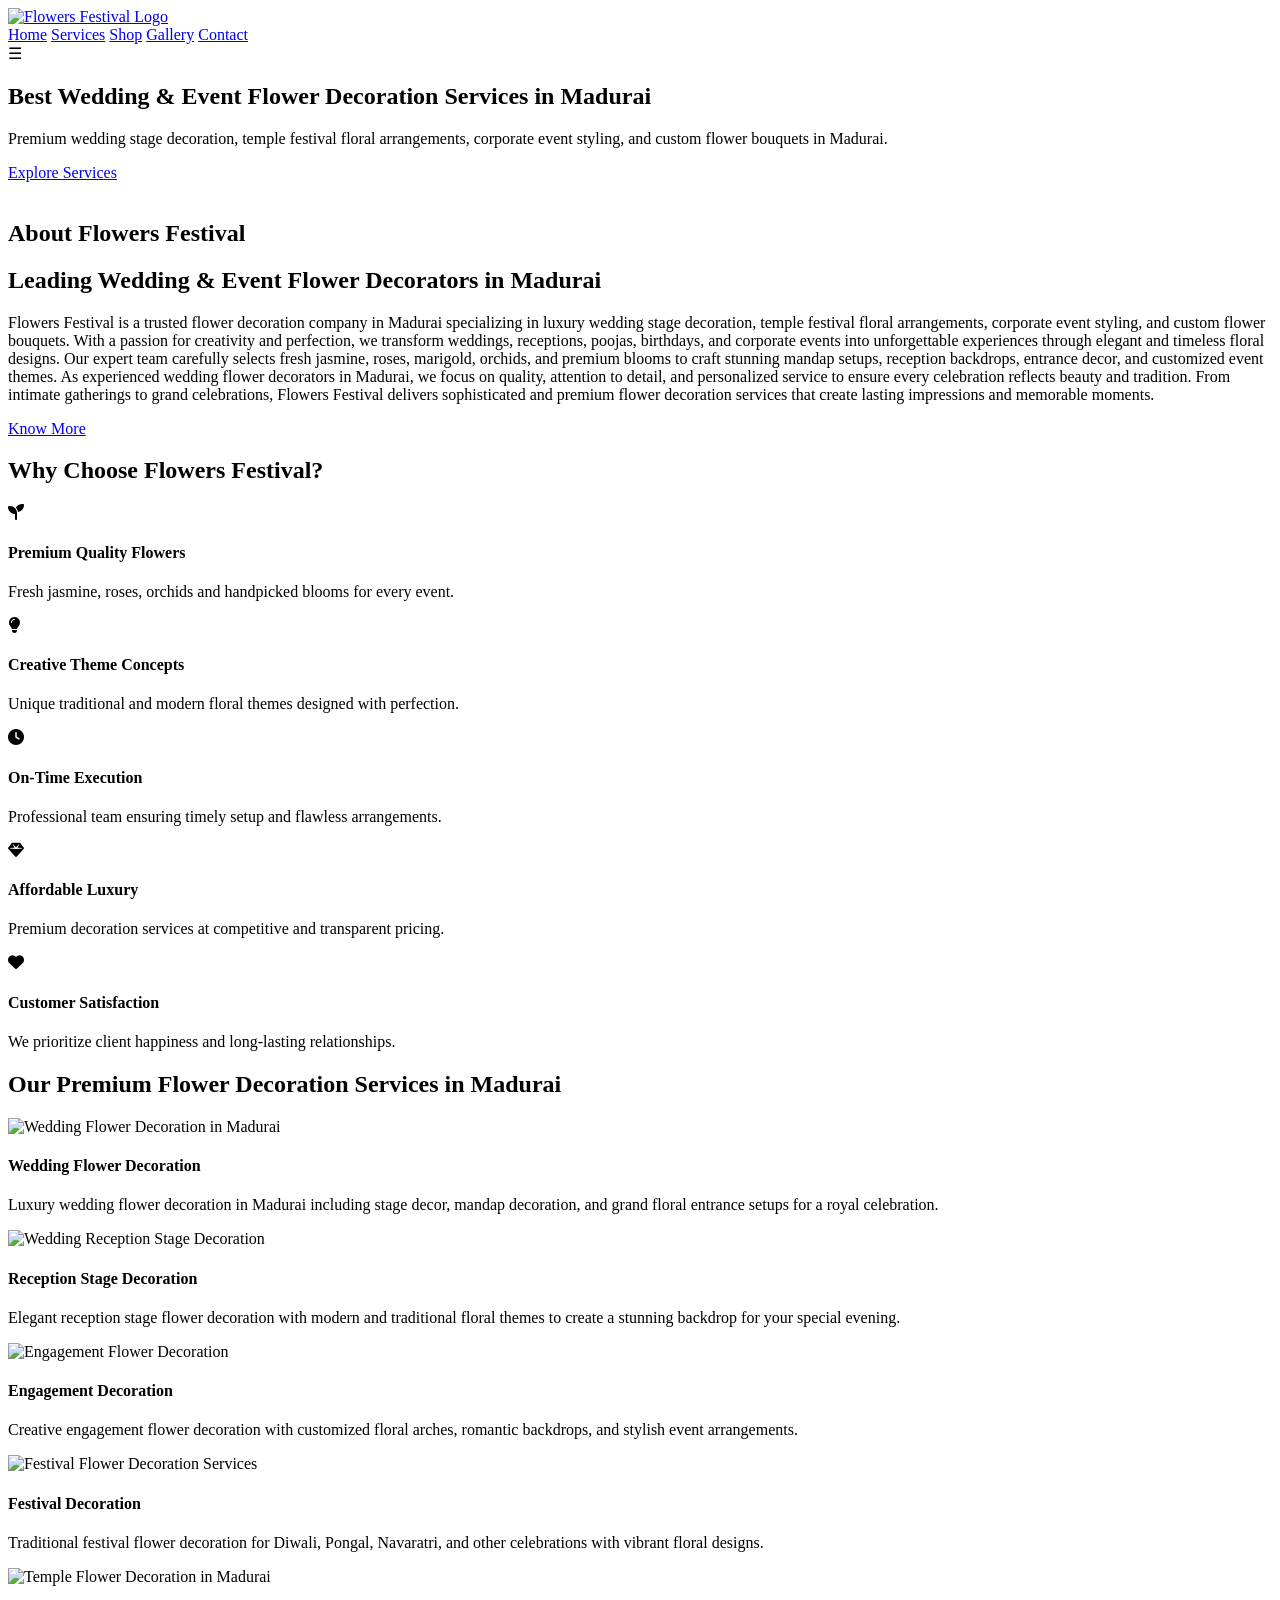
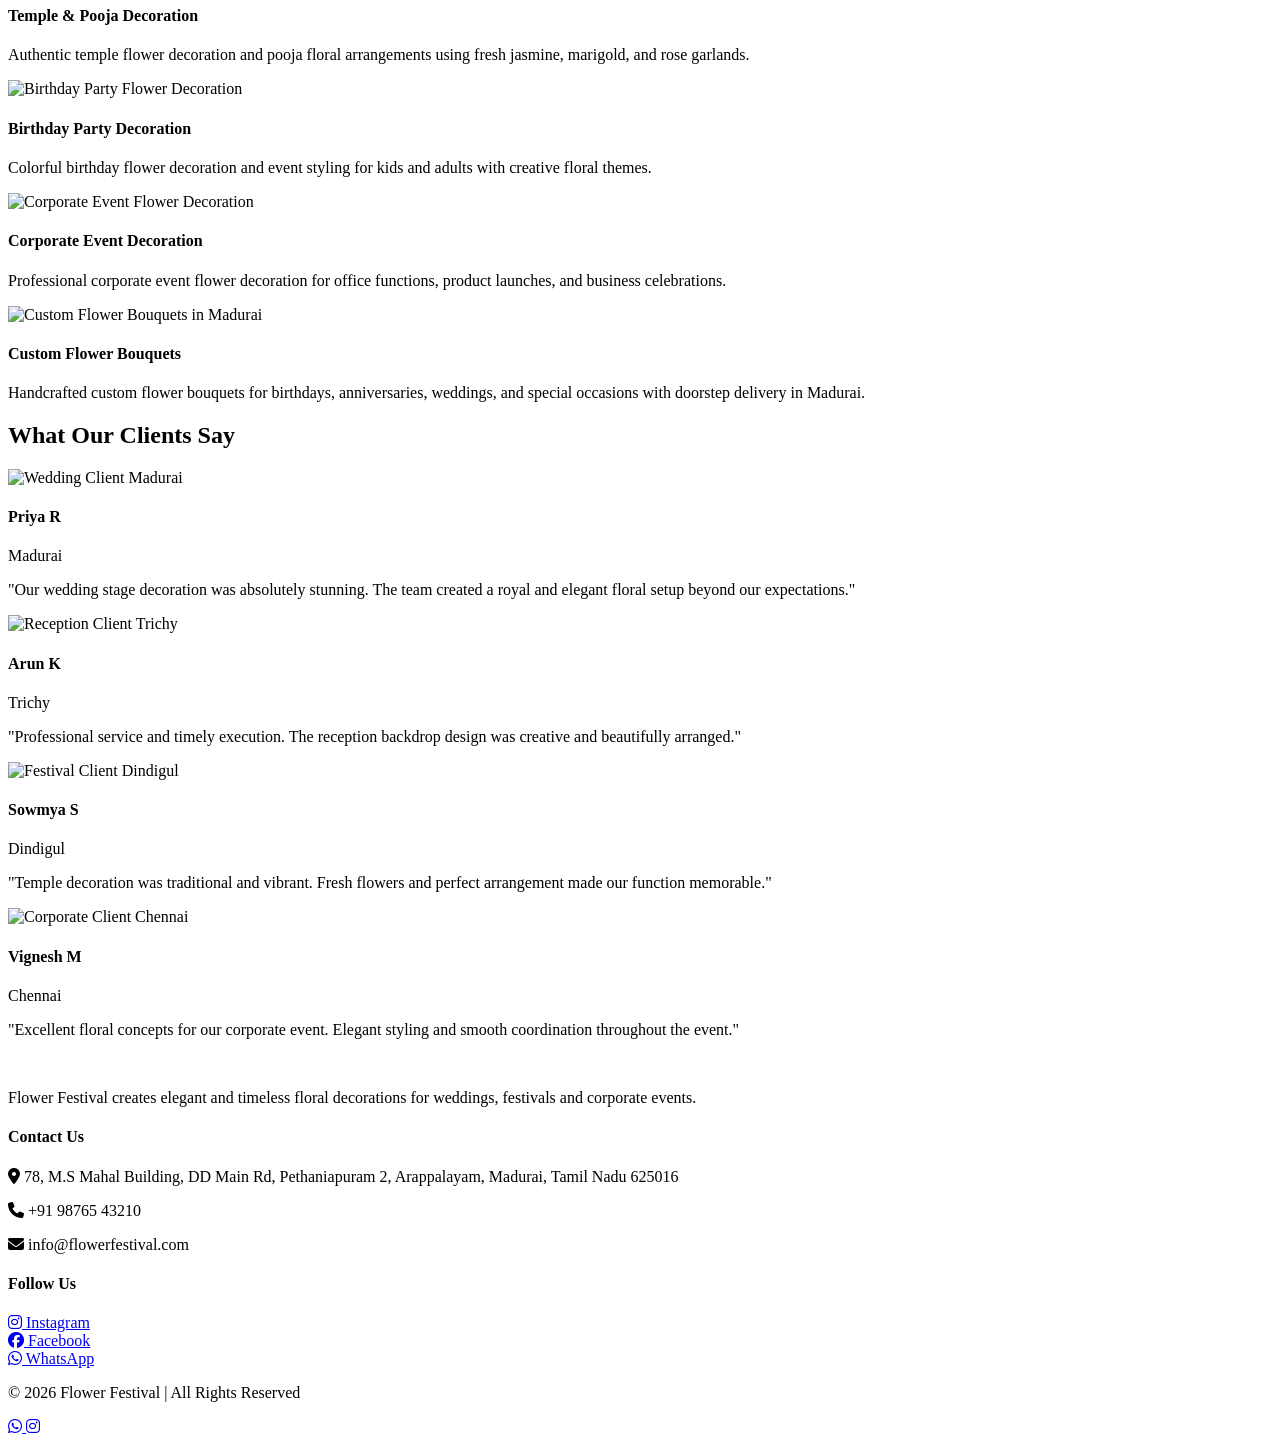
==== index.html @ 4c89a893 "Add files via upload" ====
<!DOCTYPE html>
<html lang="en">
<head>
    <meta charset="UTF-8">
    <meta name="viewport" content="width=device-width, initial-scale=1.0">
    <title>Flower Festival | Wedding Flower Decoration in Madurai | Bouquets & Event Floral Design</title>
    <meta name="description" content="Flower Festival offers wedding flower decoration, event floral design, and fresh flower bouquets in Madurai. Elegant floral arrangements for weddings, parties, and special occasions.">
    <meta name="keywords" content="Flower Decoration Madurai, Wedding Flower Decoration Madurai, Flower Bouquets Madurai, Event Flower Decoration Madurai, Flower Shop Madurai">
    <meta name="author" content="Flower Festival">
    <link rel="stylesheet" href="https://cdnjs.cloudflare.com/ajax/libs/font-awesome/6.5.0/css/all.min.css">
    <link rel="stylesheet" href="FFstyle.css">
</head>
<body>
<header class="main-header">
    <div class="container">
        <div class="logo">
            <a href="index.html">
                <img src="images/Logo 1.png" alt="Flowers Festival Logo">
            </a>
        </div>
        <nav class="nav-links">
            <a href="index.html">Home</a>
            <a href="services.html">Services</a>
            <a href="shop.html">Shop</a>
            <a href="Gallery.html">Gallery</a>
            <a href="contact.html">Contact</a>
        </nav>
        <div class="menu-toggle" onclick="toggleMenu()">
            ☰
        </div>
    </div>
</header>

<!-- HERO -->
<section class="hero-section">
    <div class="hero-content">
        <h1>Best Wedding & Event Flower Decoration Services in Madurai</h1>
        <p>Premium wedding stage decoration, temple festival floral arrangements, corporate event styling, and custom flower bouquets in Madurai.</p>
        <a href="shop.html" class="primary-btn">Explore Services</a>
    </div>
</section>

<!-- ABOUT PREVIEW -->
<section class="about-preview">
    <div class="about-wrapper">
        <div class="about-image">
            <img src="images/AboutHome.png" alt="">
        </div>
        <div class="about-text">
            <h1>About Flowers Festival</h1>
            <h2>Leading Wedding & Event Flower Decorators in Madurai</h2>
            <p>Flowers Festival is a trusted flower decoration company in Madurai specializing in luxury wedding stage decoration, 
                temple festival floral arrangements, corporate event styling, and custom flower bouquets. With a passion for creativity 
                and perfection, we transform weddings, receptions, poojas, birthdays, and corporate events into unforgettable experiences 
                through elegant and timeless floral designs. Our expert team carefully selects fresh jasmine, roses, marigold, orchids, 
                and premium blooms to craft stunning mandap setups, reception backdrops, entrance decor, and customized event themes. 
                As experienced wedding flower decorators in Madurai, we focus on quality, attention to detail, and personalized service 
                to ensure every celebration reflects beauty and tradition. From intimate gatherings to grand celebrations, 
                Flowers Festival delivers sophisticated and premium flower decoration services that create lasting impressions 
                and memorable moments.</p>
            <a href="about.html" class="secondary-btn">Know More</a>
        </div>
    </div>
</section>

<!-- WHY CHOOSE US -->
<section class="why-section">
    <h2>Why Choose Flowers Festival?</h2>

    <div class="why-grid">

        <div class="why-card">
            <i class="fa-solid fa-seedling"></i>
            <h4>Premium Quality Flowers</h4>
            <p>Fresh jasmine, roses, orchids and handpicked blooms for every event.</p>
        </div>

        <div class="why-card">
            <i class="fas fa-lightbulb"></i>
            <h4>Creative Theme Concepts</h4>
            <p>Unique traditional and modern floral themes designed with perfection.</p>
        </div>

        <div class="why-card">
            <i class="fas fa-clock"></i>
            <h4>On-Time Execution</h4>
            <p>Professional team ensuring timely setup and flawless arrangements.</p>
        </div>

        <div class="why-card">
            <i class="fas fa-gem"></i>
            <h4>Affordable Luxury</h4>
            <p>Premium decoration services at competitive and transparent pricing.</p>
        </div>

        <div class="why-card">
            <i class="fas fa-heart"></i>
            <h4>Customer Satisfaction</h4>
            <p>We prioritize client happiness and long-lasting relationships.</p>
        </div>

    </div>
</section>

<!-- SERVICES PREVIEW -->
<section class="services-preview">
    <h2>Our Premium Flower Decoration Services in Madurai</h2>
    <div class="service-grid">

        <div class="service-card">
            <img src="Images/1.png" alt="Wedding Flower Decoration in Madurai">
            <h4>Wedding Flower Decoration</h4>
            <p>Luxury wedding flower decoration in Madurai including stage decor, mandap decoration, and grand floral entrance setups for a royal celebration.</p>
        </div>

        <div class="service-card">
            <img src="Images/2.png" alt="Wedding Reception Stage Decoration">
            <h4>Reception Stage Decoration</h4>
            <p>Elegant reception stage flower decoration with modern and traditional floral themes to create a stunning backdrop for your special evening.</p>
        </div>

        <div class="service-card">
            <img src="Images/3.png" alt="Engagement Flower Decoration">
            <h4>Engagement Decoration</h4>
            <p>Creative engagement flower decoration with customized floral arches, romantic backdrops, and stylish event arrangements.</p>
        </div>

        <div class="service-card">
            <img src="Images/4.png" alt="Festival Flower Decoration Services">
            <h4>Festival Decoration</h4>
            <p>Traditional festival flower decoration for Diwali, Pongal, Navaratri, and other celebrations with vibrant floral designs.</p>
        </div>

        <div class="service-card">
            <img src="Images/5.png" alt="Temple Flower Decoration in Madurai">
            <h4>Temple & Pooja Decoration</h4>
            <p>Authentic temple flower decoration and pooja floral arrangements using fresh jasmine, marigold, and rose garlands.</p>
        </div>

        <div class="service-card">
            <img src="Images/6.png" alt="Birthday Party Flower Decoration">
            <h4>Birthday Party Decoration</h4>
            <p>Colorful birthday flower decoration and event styling for kids and adults with creative floral themes.</p>
        </div>

        <div class="service-card">
            <img src="Images/7.png" alt="Corporate Event Flower Decoration">
            <h4>Corporate Event Decoration</h4>
            <p>Professional corporate event flower decoration for office functions, product launches, and business celebrations.</p>
        </div>

        <div class="service-card">
            <img src="Images/8.png" alt="Custom Flower Bouquets in Madurai">
            <h4>Custom Flower Bouquets</h4>
            <p>Handcrafted custom flower bouquets for birthdays, anniversaries, weddings, and special occasions with doorstep delivery in Madurai.</p>
        </div>

    </div>
</section>

<!-- TESTIMONIALS -->
<section class="testimonial-section">
    <h2>What Our Clients Say</h2>

    <div class="testimonial-grid">

        <div class="testimonial-card">
            <img src="Images/1.png" alt="Wedding Client Madurai">
            <h4>Priya R</h4>
            <span>Madurai</span>
            <p>"Our wedding stage decoration was absolutely stunning. The team created a royal and elegant floral setup beyond our expectations."</p>
        </div>

        <div class="testimonial-card">
            <img src="Images/2.png" alt="Reception Client Trichy">
            <h4>Arun K</h4>
            <span>Trichy</span>
            <p>"Professional service and timely execution. The reception backdrop design was creative and beautifully arranged."</p>
        </div>

        <div class="testimonial-card">
            <img src="Images/3.png" alt="Festival Client Dindigul">
            <h4>Sowmya S</h4>
            <span>Dindigul</span>
            <p>"Temple decoration was traditional and vibrant. Fresh flowers and perfect arrangement made our function memorable."</p>
        </div>

        <div class="testimonial-card">
            <img src="Images/4.png" alt="Corporate Client Chennai">
            <h4>Vignesh M</h4>
            <span>Chennai</span>
            <p>"Excellent floral concepts for our corporate event. Elegant styling and smooth coordination throughout the event."</p>
        </div>

    </div>
</section>
<!-- FOOTER -->
<footer class="main-footer">
    <div class="footer-container">

        <div class="footer-about">
            <img src="images/logo.png" alt="">
            <p>Flower Festival creates elegant and timeless floral decorations for weddings, festivals and corporate events.</p>
        </div>

    <div class="footer-contact">
            <h4>Contact Us</h4>

        <p>
            <i class="fa-solid fa-location-dot"></i>
            78, M.S Mahal Building, DD Main Rd, Pethaniapuram 2, Arappalayam, Madurai, Tamil Nadu 625016
        </p>

        <p>
            <i class="fa-solid fa-phone"></i>
            +91 98765 43210
        </p>

        <p>
            <i class="fa-solid fa-envelope"></i>
            info@flowerfestival.com
        </p>
    </div>

        <div class="footer-social">
             <h4>Follow Us</h4>

        <a href="https://www.instagram.com/flowersfestival_bouquets_shop/">
            <i class="fa-brands fa-instagram"></i> Instagram
        </a><br>

        <a href="#">
            <i class="fa-brands fa-facebook"></i> Facebook
        </a><br>

        <a href="https://web.whatsapp.com/">
            <i class="fa-brands fa-whatsapp"></i> WhatsApp
        </a><br>
        </div>
    </div>
        <div class="footer-bottom">
            <p>© 2026 Flower Festival | All Rights Reserved</p>
        </div>
</footer>
<a href="https://wa.me/919876543210" class="whatsapp-float">
    <i class="fa-brands fa-whatsapp"></i>
</a>
<a href="https://www.instagram.com/flowersfestival_bouquets_shop/" class="instagram-float" target="_blank">
    <i class="fa-brands fa-instagram"></i>
</a>


<script>
function toggleMenu(){
    document.querySelector(".nav-links").classList.toggle("active");
}
</script>

<script>
function toggleMenu(){
    document.querySelector(".nav-links").classList.toggle("active");
}
</script>

</body>
</html>
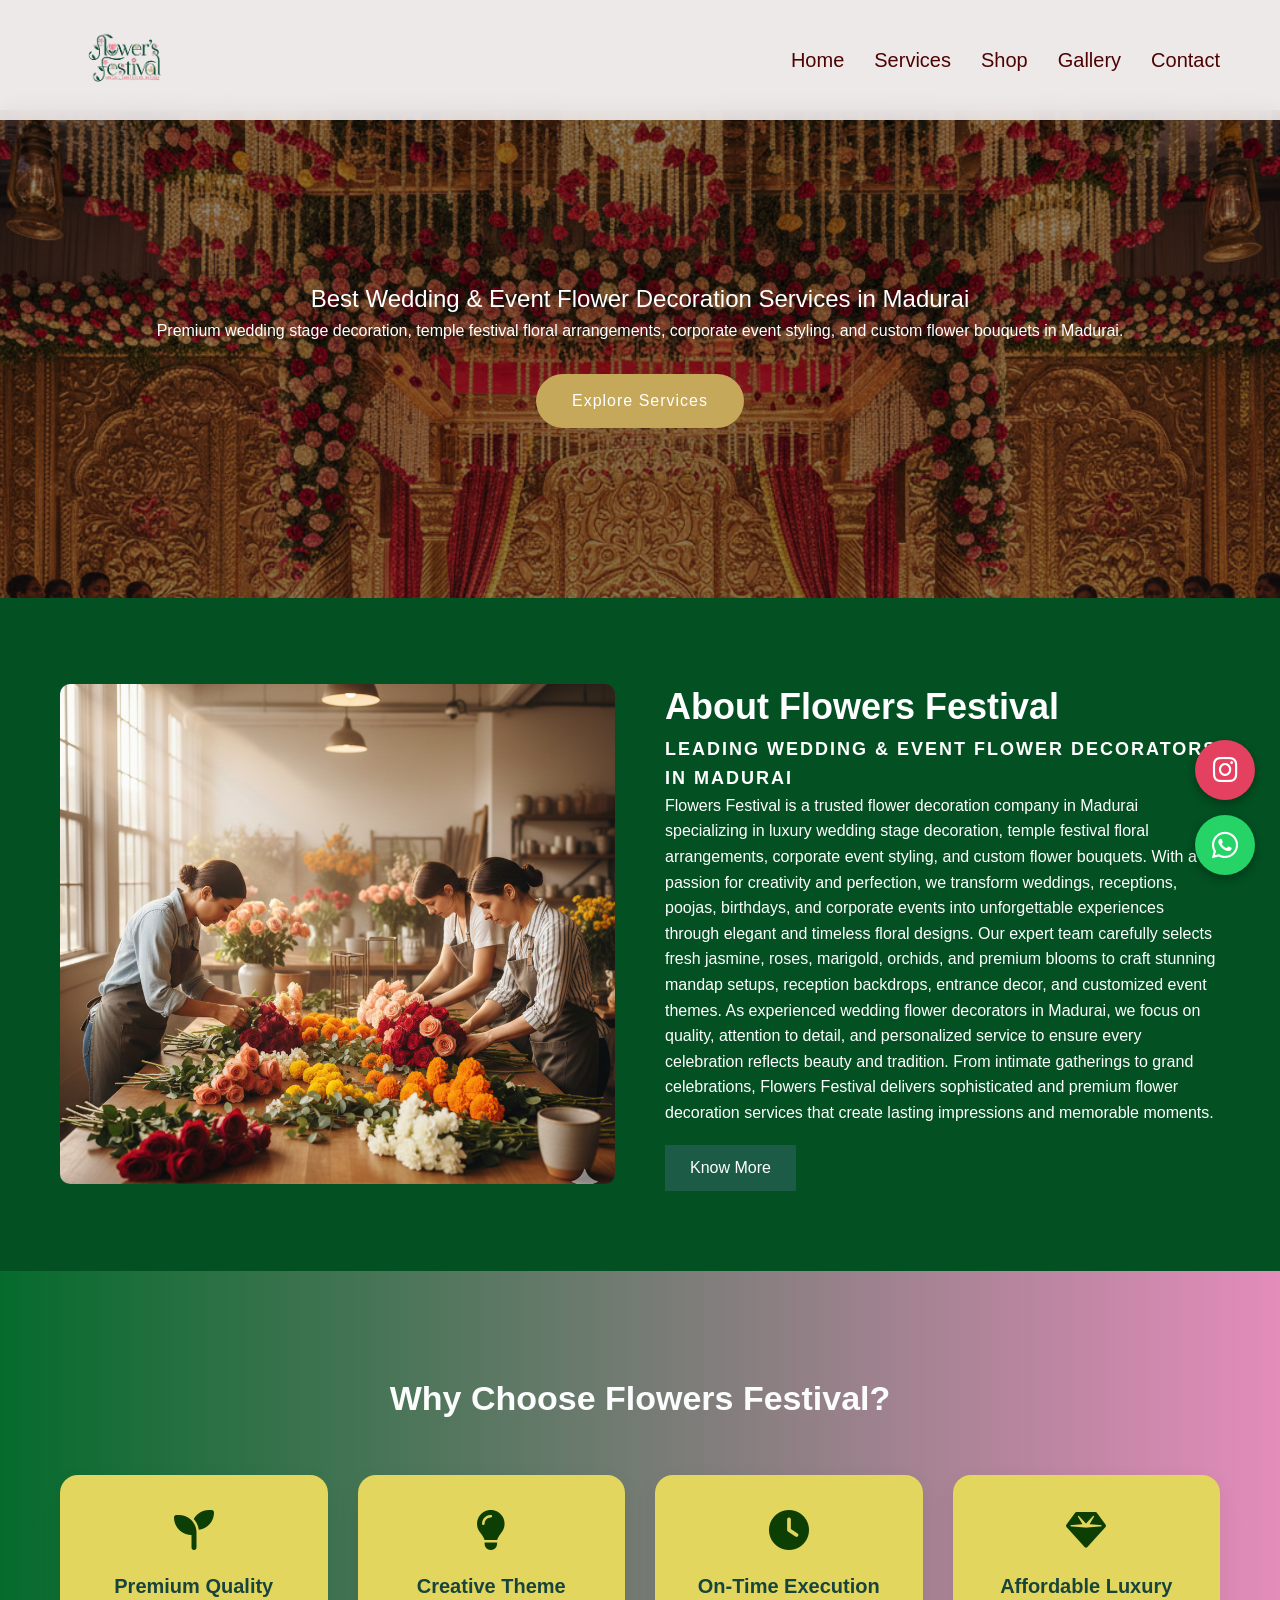
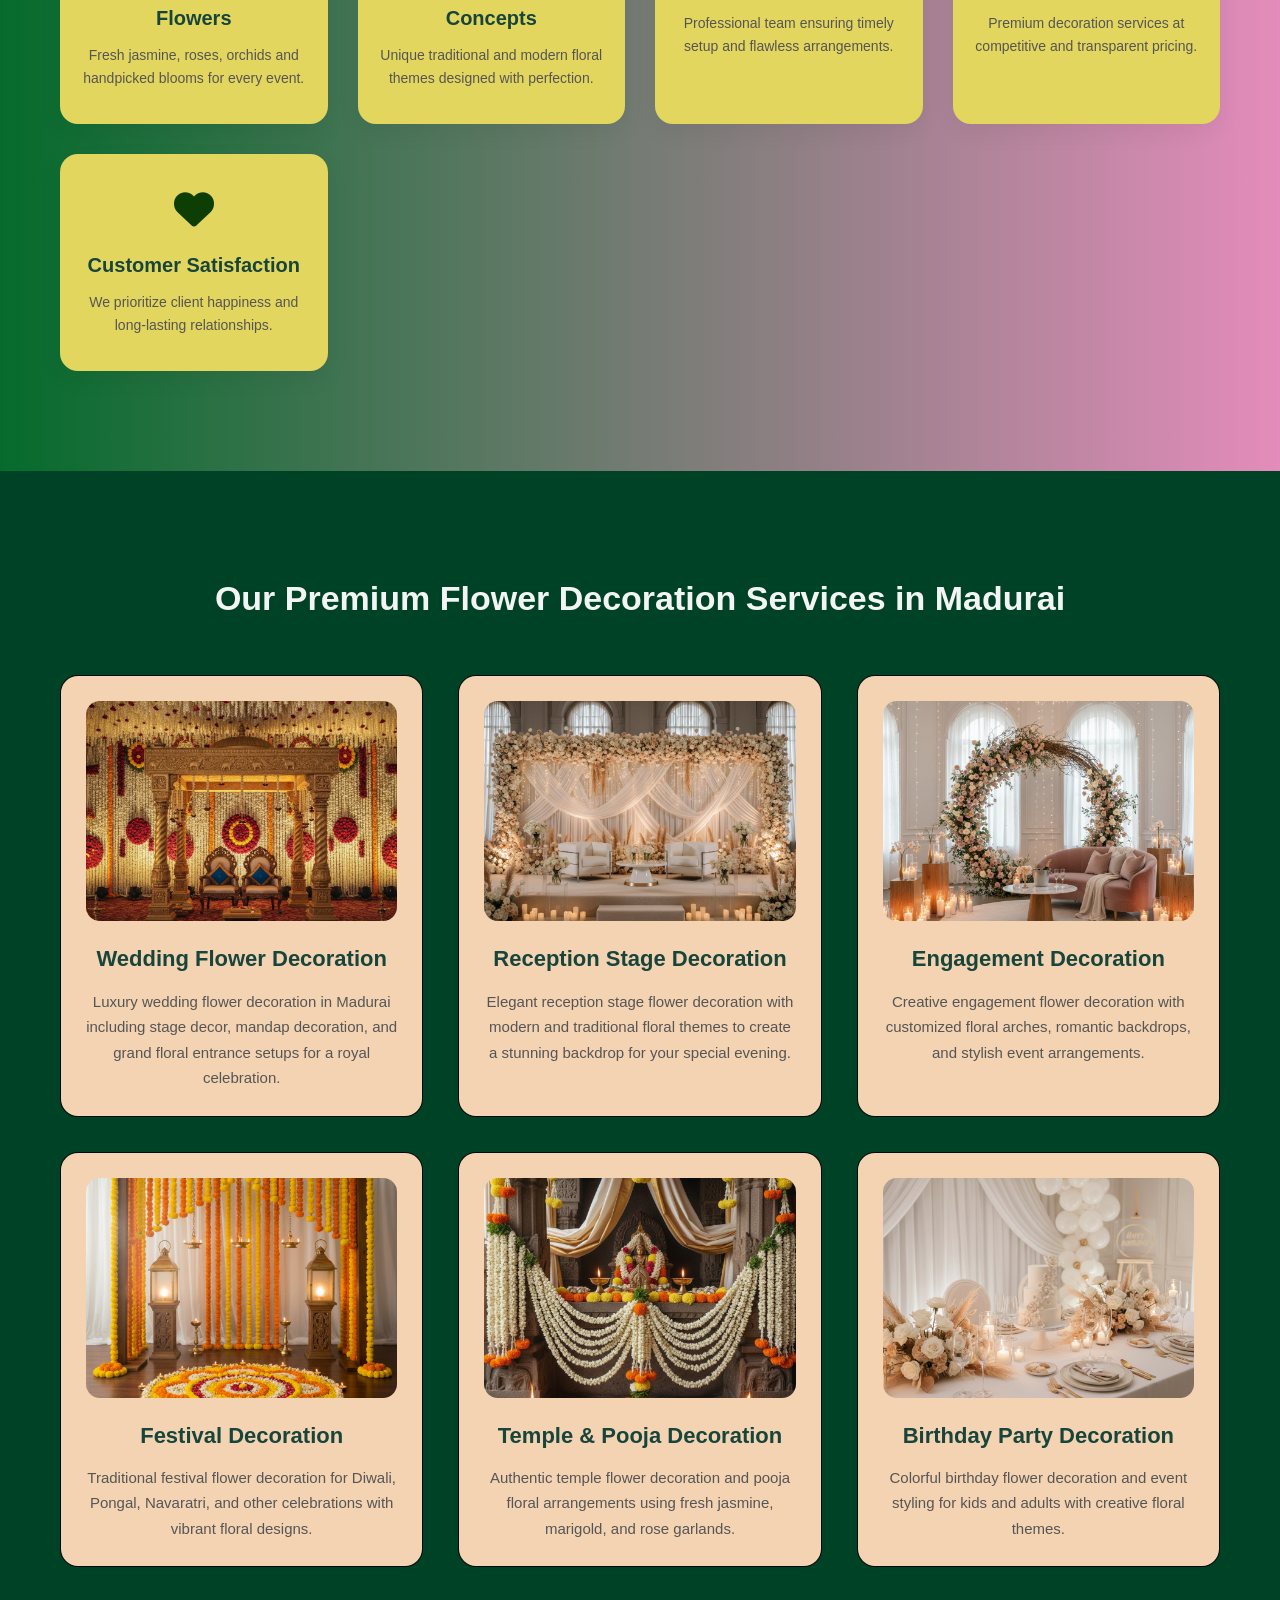
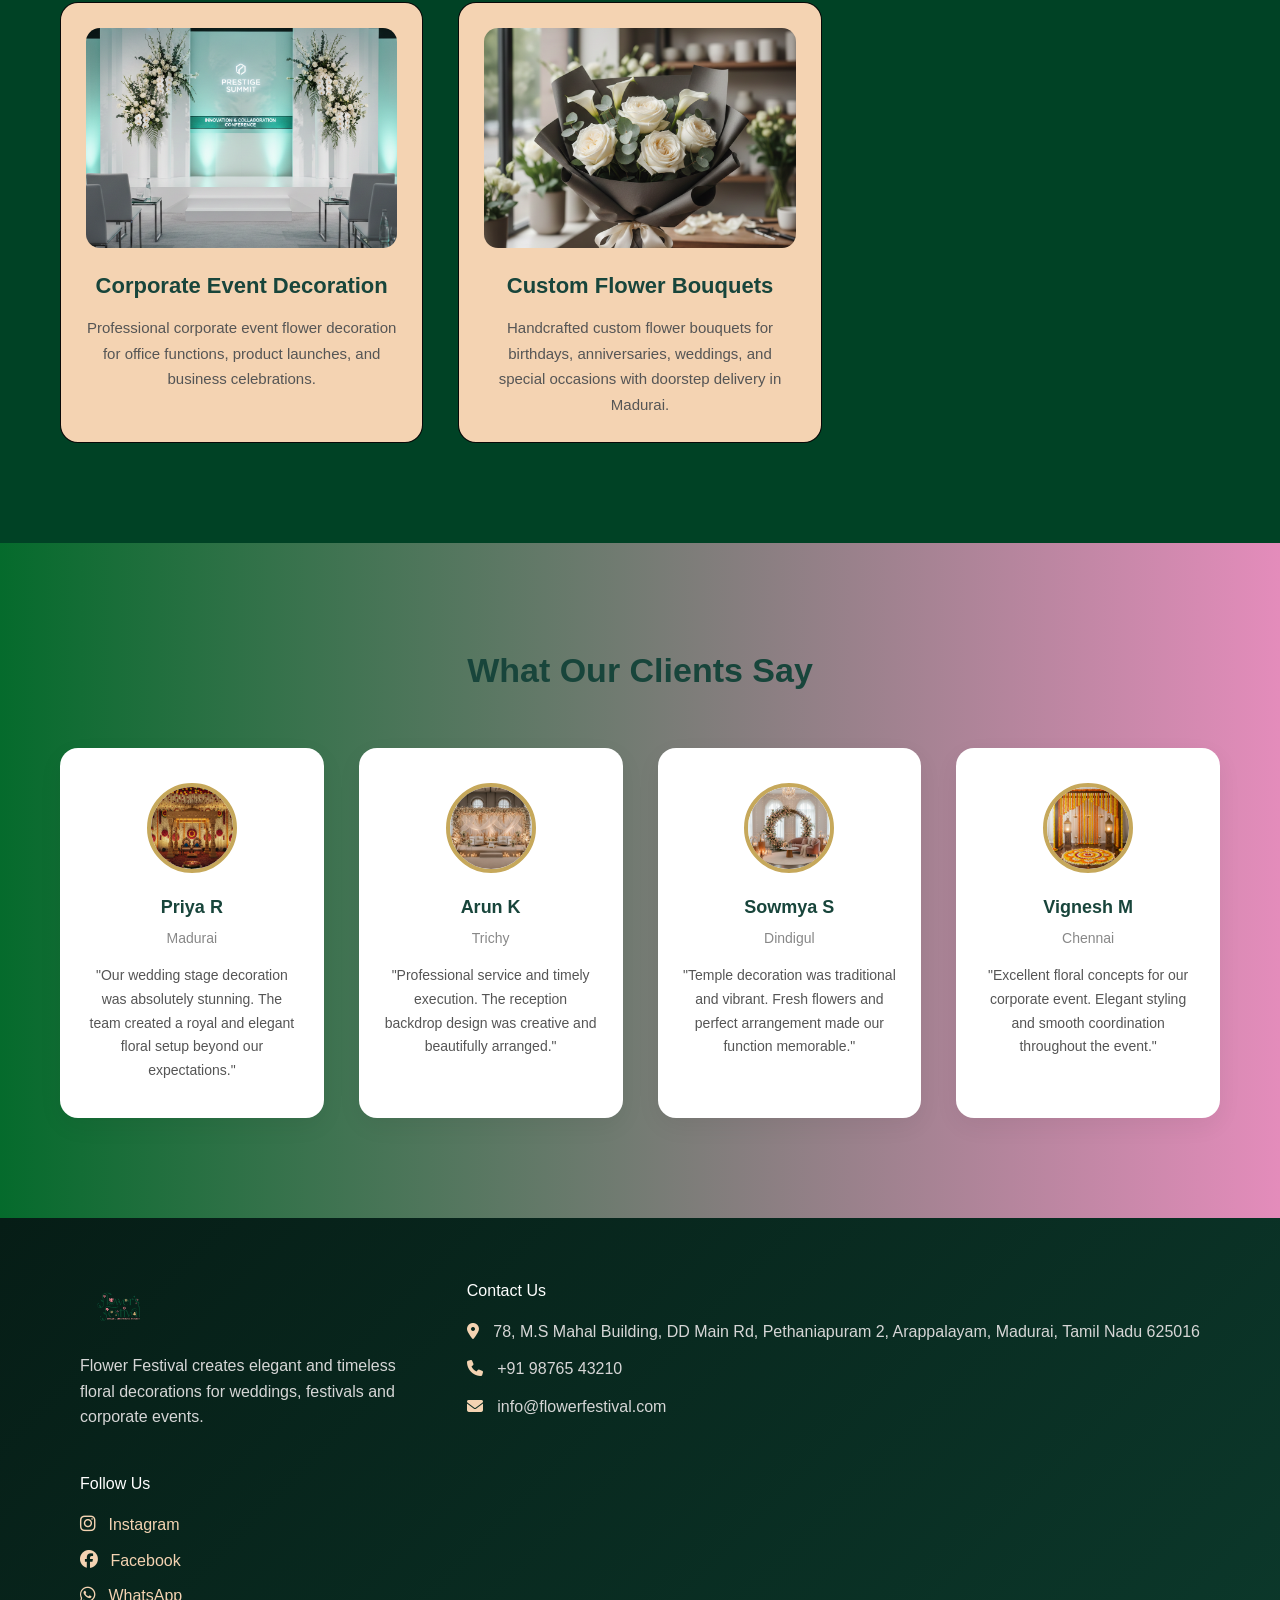
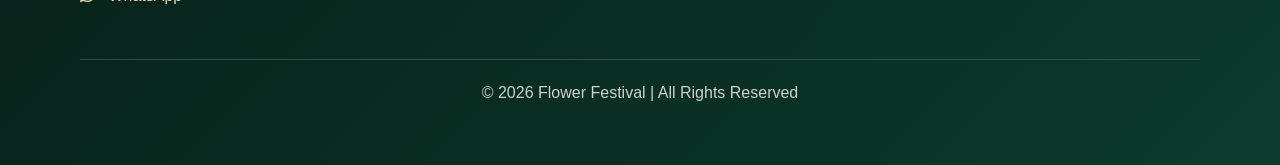
==== commit 62ca4008: "Add files via upload" ====
--- a/index.html
+++ b/index.html
@@ -15,7 +15,7 @@
     <div class="container">
         <div class="logo">
             <a href="index.html">
-                <img src="images/Logo 1.png" alt="Flowers Festival Logo">
+                <img src="Images/Logo 1.png" alt="Flowers Festival Logo">
             </a>
         </div>
         <nav class="nav-links">
@@ -44,7 +44,7 @@
 <section class="about-preview">
     <div class="about-wrapper">
         <div class="about-image">
-            <img src="images/AboutHome.png" alt="">
+            <img src="Images/AboutHome.png" alt="">
         </div>
         <div class="about-text">
             <h1>About Flowers Festival</h1>
@@ -199,7 +199,7 @@
     <div class="footer-container">
 
         <div class="footer-about">
-            <img src="images/logo.png" alt="">
+            <img src="Images/Logo 1.png" alt="">
             <p>Flower Festival creates elegant and timeless floral decorations for weddings, festivals and corporate events.</p>
         </div>
 
@@ -242,6 +242,7 @@
             <p>© 2026 Flower Festival | All Rights Reserved</p>
         </div>
 </footer>
+
 <a href="https://wa.me/919876543210" class="whatsapp-float">
     <i class="fa-brands fa-whatsapp"></i>
 </a>
--- a/FFstyle.css
+++ b/FFstyle.css
@@ -0,0 +1,973 @@
+*{
+    margin:0;
+    padding:0;
+    box-sizing:border-box;
+}
+
+body{
+    font-family: 'Segoe UI', sans-serif;
+    line-height:1.6;
+    padding-top:110px;
+}
+
+img{
+    max-width:100%;
+    display:block;
+}
+
+h1,h2,h3,h4{
+    font-weight:normal;
+}
+
+/* HEADER */
+.main-header{
+    position:fixed;
+    width:100%;
+    top:0;
+    left:0;
+    background:rgba(236, 231, 231, 0.915);
+    backdrop-filter: blur(10px);
+    padding:10px 60px;
+    z-index:1000;
+}
+
+.container{
+    display:flex;
+    justify-content:space-between;
+    align-items:center;
+}
+
+.logo a{
+    color:white;
+    font-size:22px;
+    text-decoration:none;
+    font-weight:500;
+    letter-spacing:1px;
+}
+
+.logo img{
+    height:100px;
+    width:auto;
+    display:block;
+}
+
+.nav-links{
+    display:flex;
+    gap:30px;
+}
+
+.nav-links a{
+    color:rgb(78, 3, 3);
+    text-decoration:none;
+    font-family: Geneva, Verdana, sans-serif;
+    font-size:20px;
+    transition:0.3s;
+}
+
+.nav-links a:hover{
+    color:#070707;
+}
+
+/* MOBILE MENU ICON */
+.menu-toggle{
+    display:none;
+    font-size:28px;
+    color:white;
+    cursor:pointer;
+}
+
+/* HERO */
+.hero-section{
+    text-align:center;
+    padding:170px 20px;
+    background-image: url("Images/Herhome.png");
+    background-size: cover;
+    background-position: center;
+    background-repeat: no-repeat;
+    position: relative;
+    color: white;
+    overflow: hidden;
+}
+
+.hero-section::before{
+    content: "";
+    position: absolute;
+    top:0;
+    left:0;
+    width:100%;
+    height:100%;
+    background: rgba(0, 0, 0, 0.45);
+    z-index: 1;
+}
+
+.hero-section *{
+    position: relative;
+    z-index: 2;
+}
+
+.primary-btn{
+    display:inline-block;
+    margin-top:30px;
+    padding:14px 36px;
+    background:#c6a85b;
+    color:white;
+    text-decoration:none;
+    border-radius:30px;
+    letter-spacing:1px;
+    font-weight:500;
+    transition:all 0.4s ease;
+}
+
+.primary-btn:hover{
+    background:#a8893f;
+    transform:translateY(-3px);
+    box-shadow:0 10px 25px rgba(0,0,0,0.3);
+}
+
+/* ABOUT */
+.about-preview{
+    padding:80px 60px;
+    background:#035022;
+    color:white;
+}
+
+.about-wrapper{
+    display:flex;
+    gap:50px;
+    align-items:center;
+}
+
+.about-image{
+    flex:1;
+}
+
+.about-text{
+    flex:1;
+    font-family: Calibri, 'Trebuchet MS', sans-serif;
+}
+
+.about-text h1{
+    font-size:36px;
+    font-weight:600;
+}
+
+.about-text h2{
+    font-size:18px;
+    font-weight:700;
+    text-transform:uppercase;
+    letter-spacing:2px;
+}
+
+.about-image img{
+    width:100%;
+    height:500px;
+    object-fit:cover;
+    border-radius:10px;
+}
+
+.secondary-btn{
+    display:inline-block;
+    margin-top:20px;
+    padding:10px 25px;
+    background:#1c5c47;
+    color:white;
+    text-decoration:none;
+}
+
+/* SERVICES */
+.services-preview{
+    padding:100px 60px;
+    text-align:center;
+    background:#004225;   /* Soft luxury background */
+}
+
+.services-preview h2{
+    font-size:34px;
+    font-weight:700;
+    margin-bottom:20px;
+    color:#f3f5f5;
+}
+
+.service-grid{
+    display:grid;
+    grid-template-columns:repeat(auto-fit, minmax(280px, 1fr));
+    gap:35px;
+    margin-top:50px;
+}
+
+.service-card{
+    border:1px solid rgba(7, 7, 7, 0.993);
+    padding:25px;
+    border-radius:18px;
+    transition:all 0.4s ease;
+    background-color: #f4d3b2;
+}
+
+.service-card img{
+    width:100%;
+    height:220px;
+    object-fit:cover;
+    border-radius:14px;
+    margin-bottom:20px;
+}
+
+.service-card h4{
+    font-size:22px;
+    font-weight:600;
+    margin-bottom:12px;
+    color:#18453b;
+}
+
+.service-card p{
+    font-size:15px;
+    line-height:1.7;
+    color:#555;
+}
+
+.service-card:hover{
+    transform:translateY(-12px) scale(1.02);
+    box-shadow:0 20px 45px #ffc0cb;
+}
+
+/* WHY */
+.why-section{
+    padding:100px 60px;
+    text-align:center;
+    background: linear-gradient(to right, #056b2c, #e48cbb);
+}
+
+.why-section h2{
+    font-size:34px;
+    font-weight:700;
+    margin-bottom:50px;
+    color:#fbfdfc;
+}
+
+.why-grid{
+    display:grid;
+    grid-template-columns:repeat(auto-fit, minmax(220px, 1fr));
+    gap:30px;
+}
+
+.why-card{
+    background:rgb(227, 214, 95);
+    padding:35px 20px;
+    border-radius:18px;
+    box-shadow:0 8px 25px rgba(0,0,0,0.06);
+    transition:all 0.4s ease;
+}
+
+.why-card i{
+    font-size:40px;
+    color:#0d3e04;
+    display:block;
+    margin-bottom:20px;
+}
+
+.why-card h4{
+    font-size:20px;
+    font-weight:600;
+    margin-bottom:10px;
+    color:#18453b;
+}
+
+.why-card p{
+    font-size:14px;
+    color:#555;
+    line-height:1.6;
+}
+
+.why-card:hover{
+    transform:translateY(-10px);
+    box-shadow:0 15px 40px rgba(9, 2, 58, 0.923);
+}
+
+/* TESTIMONIAL SECTION */
+.testimonial-section{
+    padding:100px 60px;
+    text-align:center;
+    background: linear-gradient(to right, #056b2c, #e48cbb);
+}
+
+.testimonial-section h2{
+    font-size:34px;
+    font-weight:700;
+    margin-bottom:50px;
+    color:#18453b;
+}
+
+.testimonial-grid{
+    display:grid;
+    grid-template-columns:repeat(auto-fit, minmax(250px, 1fr));
+    gap:35px;
+}
+
+.testimonial-card{
+    background:white;
+    padding:35px 25px;
+    border-radius:18px;
+    box-shadow:0 8px 25px rgba(0,0,0,0.06);
+    transition:all 0.4s ease;
+}
+
+.testimonial-card img{
+    width:90px;
+    height:90px;
+    border-radius:50%;
+    object-fit:cover;
+    margin:0 auto 20px auto;   /* THIS centers the image */
+    display:block;             /* Important */
+    border:4px solid #c6a85b;
+}
+
+.testimonial-card h4{
+    font-size:18px;
+    font-weight:600;
+    margin-bottom:5px;
+    color:#18453b;
+}
+
+.testimonial-card span{
+    display:block;
+    font-size:14px;
+    color:#888;
+    margin-bottom:15px;
+}
+
+.testimonial-card p{
+    font-size:14px;
+    color:#555;
+    line-height:1.7;
+}
+
+.testimonial-card:hover{
+    transform:translateY(-10px);
+    box-shadow:0 15px 40px rgba(0,0,0,0.12);
+}
+
+/* FOOTER */
+.main-footer{
+    background: linear-gradient(135deg,#061d16,#0c3a2c);
+    padding:60px 80px;
+    color:#ffffff;
+}
+
+.footer-container{
+    display:flex;
+    justify-content:space-between;
+    gap:40px;
+    flex-wrap:wrap;
+}
+
+/* About */
+.footer-about{
+    max-width:320px;
+}
+
+.footer-about img{
+    height:60px;
+    margin-bottom:15px;
+}
+
+.footer-about p{
+    line-height:1.6;
+    color:#d6d6d6;
+}
+
+/* Contact */
+.footer-contact h4,
+.footer-social h4{
+    margin-bottom:15px;
+}
+
+.footer-contact p{
+    margin-bottom:10px;
+    color:#d6d6d6;
+}
+
+.footer-contact p{
+    margin-bottom:12px;
+    line-height:1.6;
+}
+
+.footer-contact i{
+    margin-right:10px;
+    color:#f4d3b2;
+    font-size:16px;
+}
+
+/* Social Links */
+.footer-social a{
+    display:inline-block;
+    margin-bottom:8px;
+    color:#f4d3b2;
+    text-decoration:none;
+    transition:0.3s;
+}
+
+.footer-social a:hover{
+    color:#ffffff;
+    padding-left:5px;
+}
+
+/* Bottom */
+.footer-bottom{
+    text-align:center;
+    margin-top:40px;
+    border-top:1px solid #2f4f46;
+    padding-top:20px;
+    color:#cfcfcf;
+}
+
+.footer-social a{
+    color:#f4d3b2;
+    text-decoration:none;
+    display:inline-block;
+    margin-bottom:10px;
+    font-size:16px;
+}
+
+.footer-social i{
+    margin-right:8px;
+    font-size:18px;
+}
+
+.whatsapp-float{
+    position:fixed;
+    bottom:25px;
+    right:25px;
+    background:#25D366;
+    color:white;
+    width:60px;
+    height:60px;
+    border-radius:50%;
+    display:flex;
+    justify-content:center;
+    align-items:center;
+    font-size:30px;
+    text-decoration:none;
+    box-shadow:0 4px 10px rgba(0,0,0,0.3);
+    z-index:1000;
+}
+
+.whatsapp-float:hover{
+    background:#1ebe5d;
+}
+
+.instagram-float{
+    position:fixed;
+    bottom:100px;
+    right:25px;
+    background:#E4405F;
+    color:white;
+    width:60px;
+    height:60px;
+    border-radius:50%;
+    display:flex;
+    justify-content:center;
+    align-items:center;
+    font-size:28px;
+    text-decoration:none;
+    box-shadow:0 4px 10px rgba(0,0,0,0.3);
+    z-index:1000;
+}
+
+.instagram-float:hover{
+    background:#c13584;
+}
+
+.shop-page{
+    padding:120px 20px 60px;
+    text-align:center;
+    max-width:1200px;
+    margin:auto;
+}
+
+.bouquet-grid{
+    display:grid;
+    grid-template-columns:repeat(auto-fit,minmax(250px,1fr));
+    gap:25px;
+    margin-top:40px;
+}
+
+.bouquet-card{
+    background:#1b1b1b;
+    border-radius:12px;
+    overflow:hidden;
+    transition:0.3s;
+    color: white;
+}
+
+.bouquet-card img{
+    width:100%;
+    height:220px;
+    object-fit:cover;
+}
+
+.bouquet-card h3{
+    margin-top:15px;
+}
+
+.bouquet-card p{
+    padding:0 15px;
+    font-size:14px;
+}
+
+.bouquet-card a{
+    display:inline-block;
+    margin:15px 0 20px;
+    padding:10px 18px;
+    background:#0b6c2b;
+    color:rgb(251, 250, 251);
+    text-decoration:none;
+    border-radius:6px;
+}
+
+.bouquet-card:hover{
+transform:translateY(-8px);
+box-shadow:0 4px 12px rgba(14, 14, 14, 0.949);
+}
+
+/* Container and Typography */
+.services {
+    background: linear-gradient(180deg, #fff5f5, #fdeaea);
+    padding: 60px 20px;
+    border-top: 1px solid #f3d6d6;
+}
+
+.service-title {
+    text-align: center;
+    font-family: 'Playfair Display', serif;
+    font-size: 42px;
+    color: #7a1f2c;
+    margin-bottom: 40px;
+}
+
+.service-title::after {
+    content: "";
+    display: block;
+    width: 80px;
+    height: 3px;
+    background: #c94f5c;
+    margin: 15px auto;
+    border-radius: 3px;
+}
+
+/* Row Styling */
+.service-row {
+    display: flex;
+    flex-direction: row; /* Default: Image left, Text right */
+    align-items: center;
+    gap: 40px;
+    margin: 0 auto 60px auto;
+    max-width: 1100px;
+    background: #ffffff;
+    padding: 30px;
+    border-radius: 16px;
+    box-shadow: 0 10px 30px rgba(0,0,0,0.06);
+    transition: transform 0.3s ease;
+}
+
+.service-row:hover {
+    transform: translateY(-5px);
+}
+
+/* Automatic Alternating Layout */
+.service-row:nth-child(even) {
+    flex-direction: row-reverse;
+    background: #fffafa;
+}
+
+.service-image, .service-text {
+    flex: 1;
+}
+
+.service-image img {
+    width: 100%;
+    height: 350px;
+    object-fit: cover;
+    border-radius: 12px;
+    box-shadow: 0 8px 25px rgba(0,0,0,0.1);
+    transition: 0.5s ease;
+}
+
+.service-row:hover img {
+    transform: scale(1.03);
+}
+
+.service-text h2 {
+    font-family: 'Playfair Display', serif;
+    font-size: 28px;
+    color: #6b1d1d;
+    margin-bottom: 15px;
+}
+
+.service-text p {
+    font-family: 'Poppins', sans-serif;
+    font-size: 16px;
+    line-height: 1.7;
+    color: #555;
+}
+
+.gallery{
+    padding:80px 10%;
+    background:#fffaf7;
+    text-align:center;
+}
+
+.gallery-title{
+    font-size:36px;
+    color:#7a1f1f;
+    margin-bottom:10px;
+}
+
+.gallery-subtitle{
+    color:#555;
+    margin-bottom:50px;
+}
+
+.masonry-gallery{
+    column-count:3;
+    column-gap:20px;
+}
+
+.masonry-gallery img{
+    width:100%;
+    margin-bottom:20px;
+    border-radius:12px;
+    transition:transform 0.4s ease, box-shadow 0.4s ease;
+}
+
+.masonry-gallery img:hover{
+    transform:scale(1.05);
+    box-shadow:0 10px 30px rgba(0,0,0,0.2);
+}
+
+.contact{
+    padding:80px 10%;
+    background:#fffaf7;
+}
+
+.contact-title{
+    text-align:center;
+    font-size:36px;
+    color:#7a1f1f;
+}
+
+.contact-subtitle{
+    text-align:center;
+    margin-bottom:50px;
+    color:#555;
+}
+
+.contact-container{
+    display:flex;
+    gap:40px;
+    margin-bottom:50px;
+}
+
+.contact-info{
+    flex:1;
+    background:#ffffff;
+    padding:30px;
+    border-radius:12px;
+    box-shadow:0 10px 25px rgba(0,0,0,0.08);
+}
+
+.contact-info h3{
+    margin-top:20px;
+    color:#7a1f1f;
+}
+
+.contact-map{
+    flex:1;
+    border-radius:12px;
+    overflow:hidden;
+}
+
+.contact-form{
+    background:#ffffff;
+    padding:40px;
+    border-radius:12px;
+    box-shadow:0 10px 25px rgba(0,0,0,0.08);
+}
+
+.contact-form h2{
+    margin-bottom:20px;
+    color:#7a1f1f;
+}
+
+.contact-form form{
+    display:flex;
+    flex-direction:column;
+    gap:15px;
+}
+
+.contact-form input,
+.contact-form textarea{
+    padding:12px;
+    border:1px solid #ddd;
+    border-radius:8px;
+    font-size:14px;
+}
+
+.contact-form textarea{
+    height:120px;
+    resize:none;
+}
+
+.contact-form button{
+    padding:12px;
+    border:none;
+    background:#7a1f1f;
+    color:#fff;
+    border-radius:8px;
+    cursor:pointer;
+    font-size:16px;
+}
+
+.contact-form button:hover{
+    background:#a03030;
+}
+
+/* ================================= */
+/* MOBILE RESPONSIVE DESIGN */
+/* ================================= */
+
+@media (max-width:768px){
+
+/* ================================= */
+/* HEADER */
+/* ================================= */
+
+.main-header{
+    padding:10px 20px;
+}
+
+.logo img{
+    height:70px;
+}
+
+.menu-toggle{
+    display:block;
+    color:#18453b;
+}
+
+.nav-links{
+    position:absolute;
+    top:100%;
+    left:0;
+    width:100%;
+    background:white;
+    flex-direction:column;
+    align-items:center;
+    gap:15px;
+    padding:20px 0;
+    display:none;
+}
+
+.nav-links.active{
+    display:flex;
+}
+
+
+/* ================================= */
+/* HERO SECTION */
+/* ================================= */
+
+.hero-section{
+    padding:120px 20px;
+}
+
+.hero-section h1{
+    font-size:26px;
+}
+
+.hero-section p{
+    font-size:15px;
+}
+
+
+/* ================================= */
+/* ABOUT SECTION */
+/* ================================= */
+
+.about-preview{
+    padding:60px 20px;
+}
+
+.about-wrapper{
+    flex-direction:column;
+}
+
+.about-image img{
+    height:auto;
+}
+
+.about-text h1{
+    font-size:28px;
+}
+
+.about-text h2{
+    font-size:16px;
+}
+
+
+/* ================================= */
+/* SERVICES PREVIEW (HOME PAGE) */
+/* ================================= */
+
+.services-preview{
+    padding:60px 20px;
+}
+
+.services-preview h2{
+    font-size:28px;
+}
+
+
+/* ================================= */
+/* WHY SECTION */
+/* ================================= */
+
+.why-section{
+    padding:60px 20px;
+}
+
+.why-section h2{
+    font-size:28px;
+}
+
+
+/* ================================= */
+/* TESTIMONIAL SECTION */
+/* ================================= */
+
+.testimonial-section{
+    padding:60px 20px;
+}
+
+.testimonial-section h2{
+    font-size:28px;
+}
+
+
+/* ================================= */
+/* SERVICES PAGE */
+/* ================================= */
+
+.services{
+    padding:60px 20px;
+}
+
+.service-title{
+    font-size:32px;
+}
+
+.service-row{
+    flex-direction:column;
+    gap:20px;
+    padding:20px;
+    margin-bottom:40px;
+}
+
+.service-row:nth-child(even){
+    flex-direction:column;
+}
+
+.service-image img{
+    height:auto;
+}
+
+.service-text h2{
+    font-size:24px;
+}
+
+.service-text p{
+    font-size:15px;
+    line-height:1.6;
+}
+
+
+/* ================================= */
+/* SHOP PAGE */
+/* ================================= */
+
+.shop-page{
+    padding:120px 20px 60px;
+}
+
+.shop-page h1{
+    font-size:28px;
+}
+
+.shop-page p{
+    font-size:15px;
+}
+
+.bouquet-grid{
+    grid-template-columns:1fr;
+    gap:20px;
+}
+
+.bouquet-card img{
+    height:200px;
+}
+
+
+/* ================================= */
+/* CONTACT PAGE */
+/* ================================= */
+
+.contact{
+    padding:60px 20px;
+}
+
+.contact-title{
+    font-size:28px;
+}
+
+.contact-subtitle{
+    font-size:15px;
+    margin-bottom:30px;
+}
+
+.contact-container{
+    flex-direction:column;
+    gap:30px;
+}
+
+.contact-map iframe{
+    width:100%;
+    height:300px;
+}
+
+.contact-form{
+    padding:25px;
+}
+
+.contact-form h2{
+    font-size:22px;
+}
+
+
+/* ================================= */
+/* FOOTER */
+/* ================================= */
+
+.main-footer{
+    padding:40px 20px;
+}
+
+.footer-container{
+    flex-direction:column;
+    gap:30px;
+}
+
+.footer-about,
+.footer-contact,
+.footer-social{
+    max-width:100%;
+}
+
+}
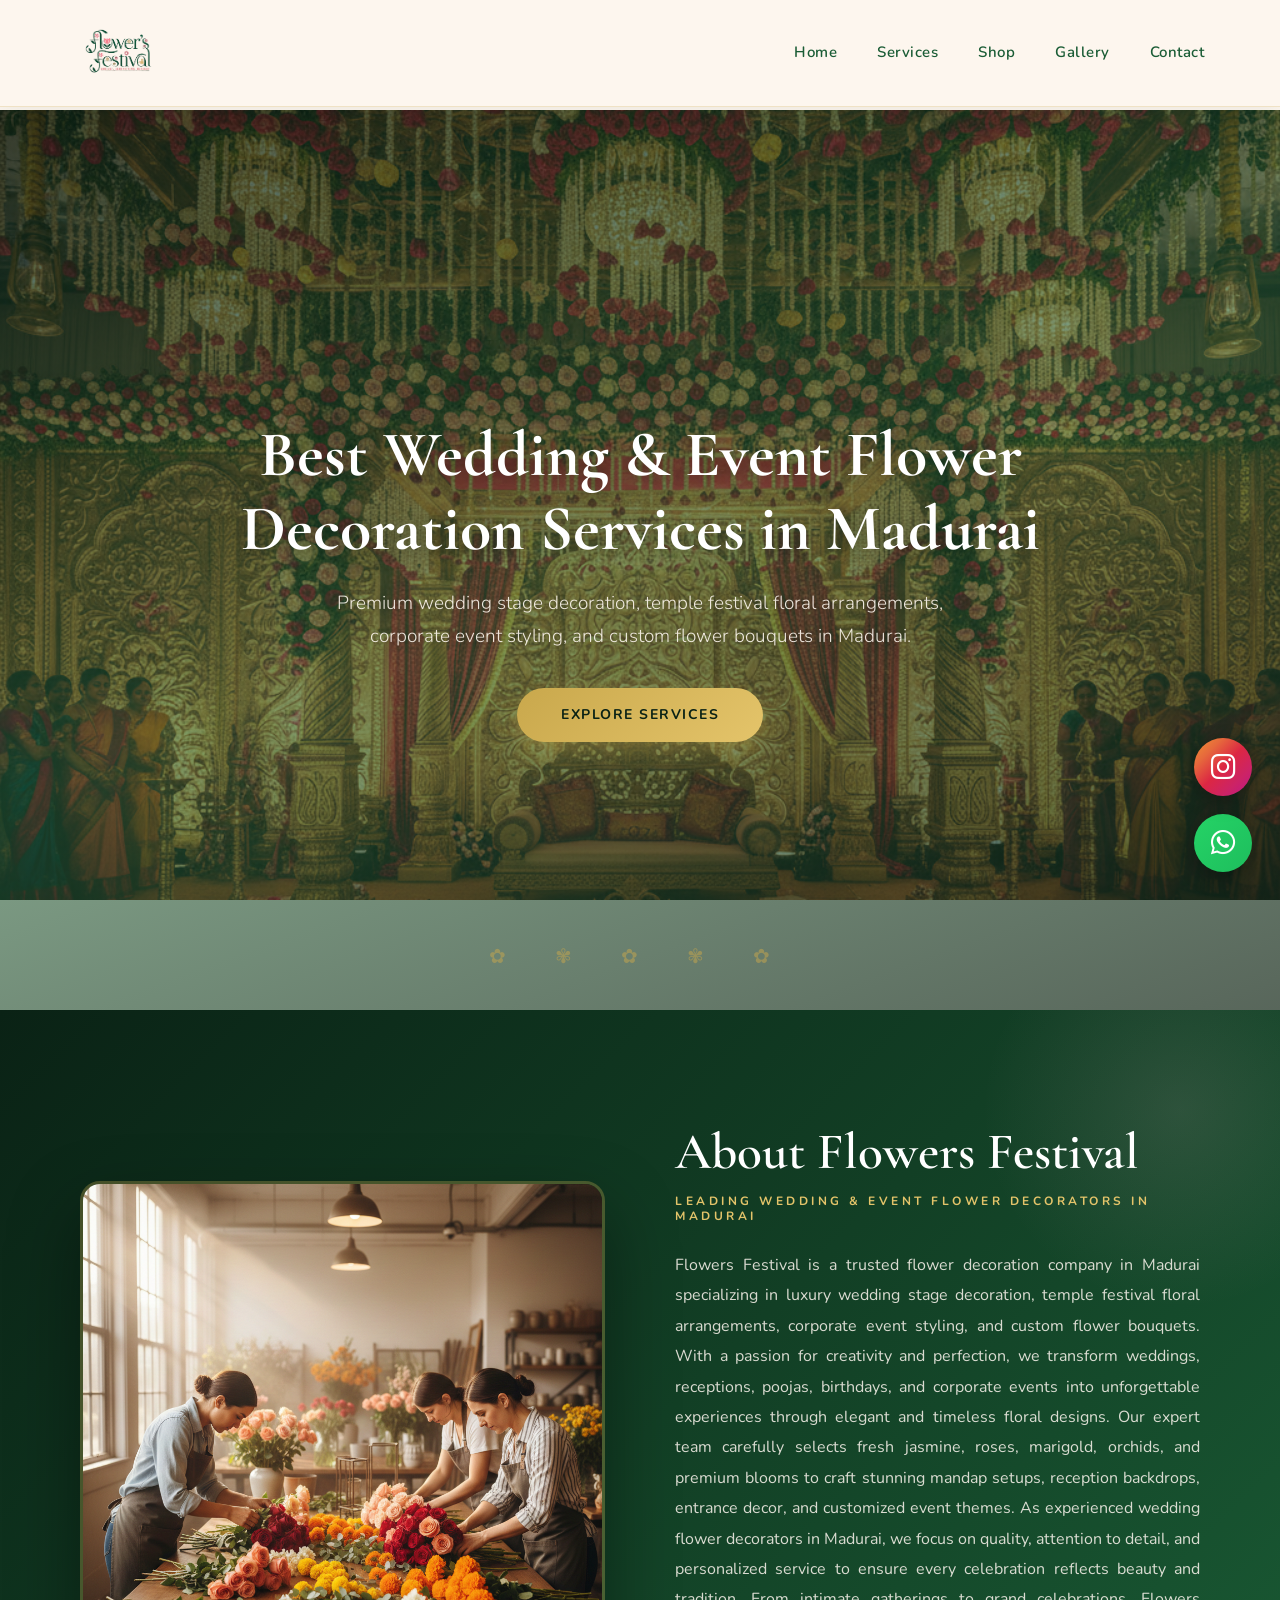
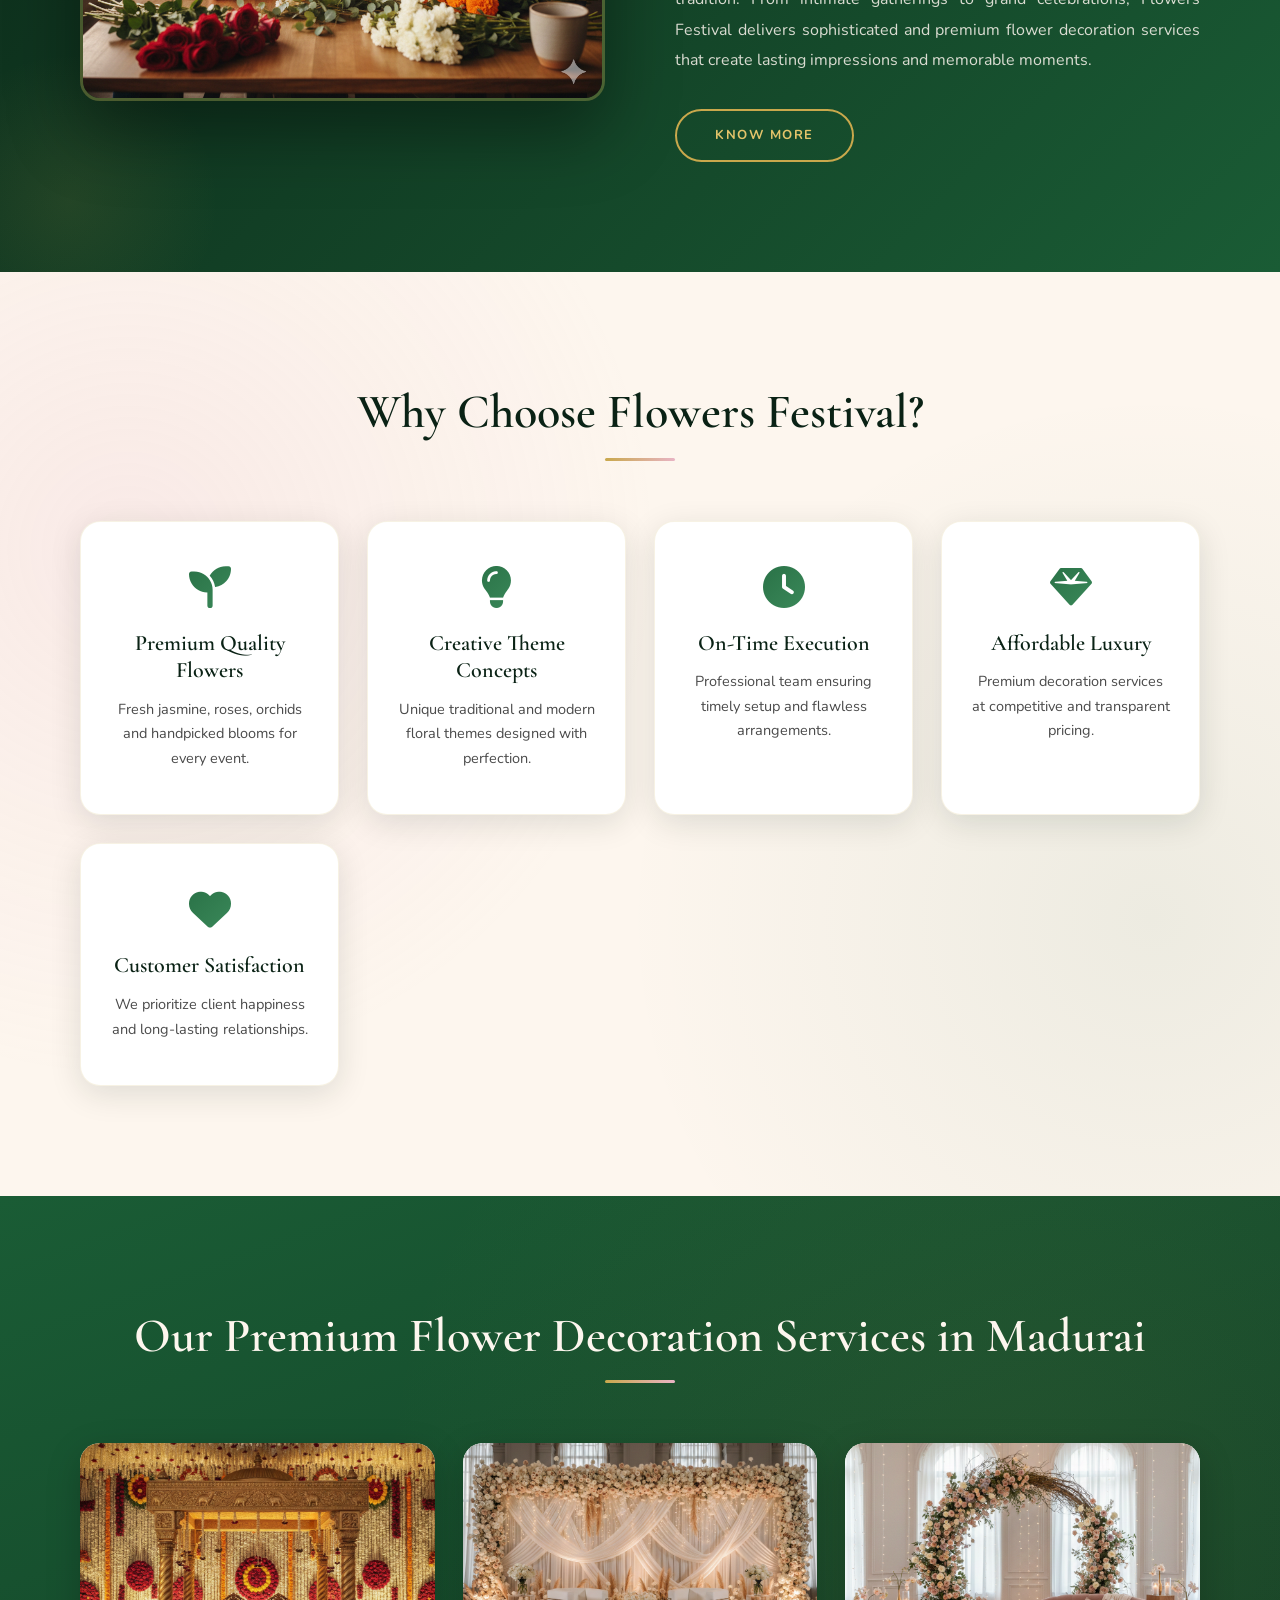
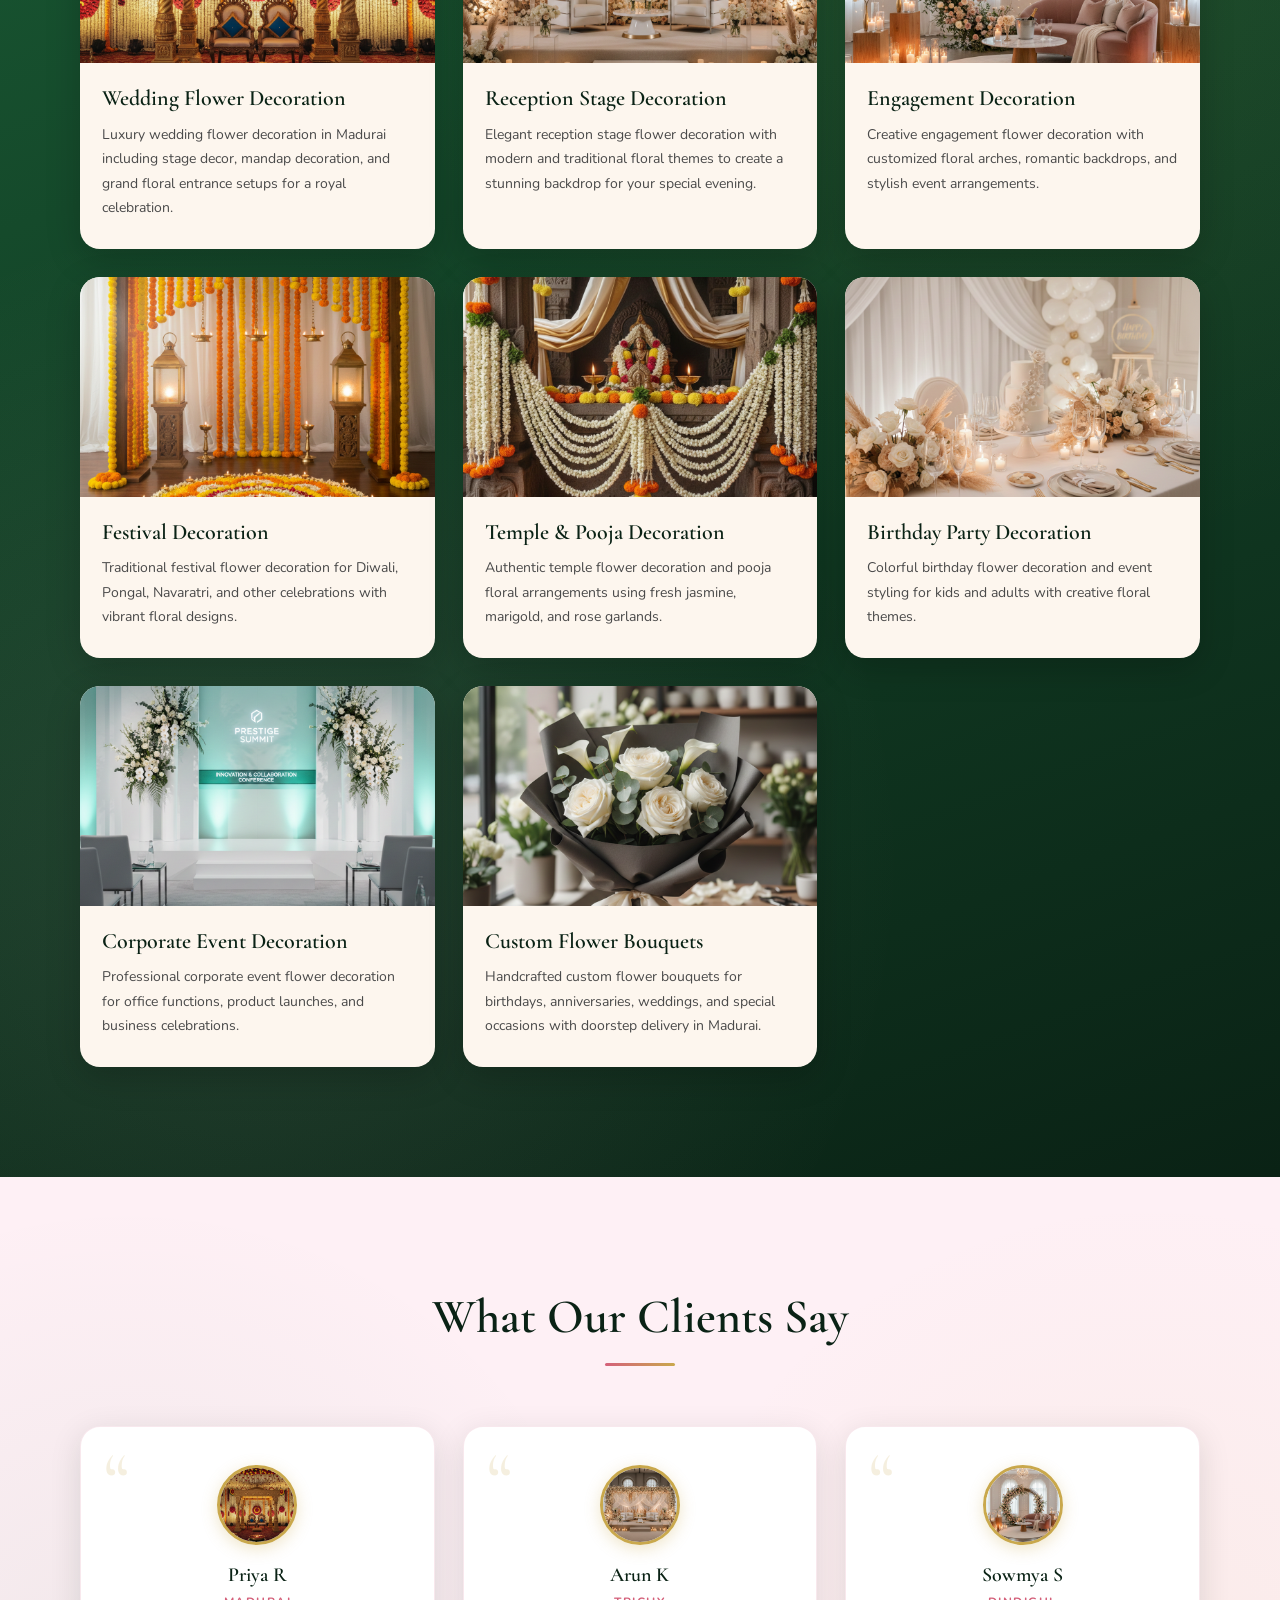
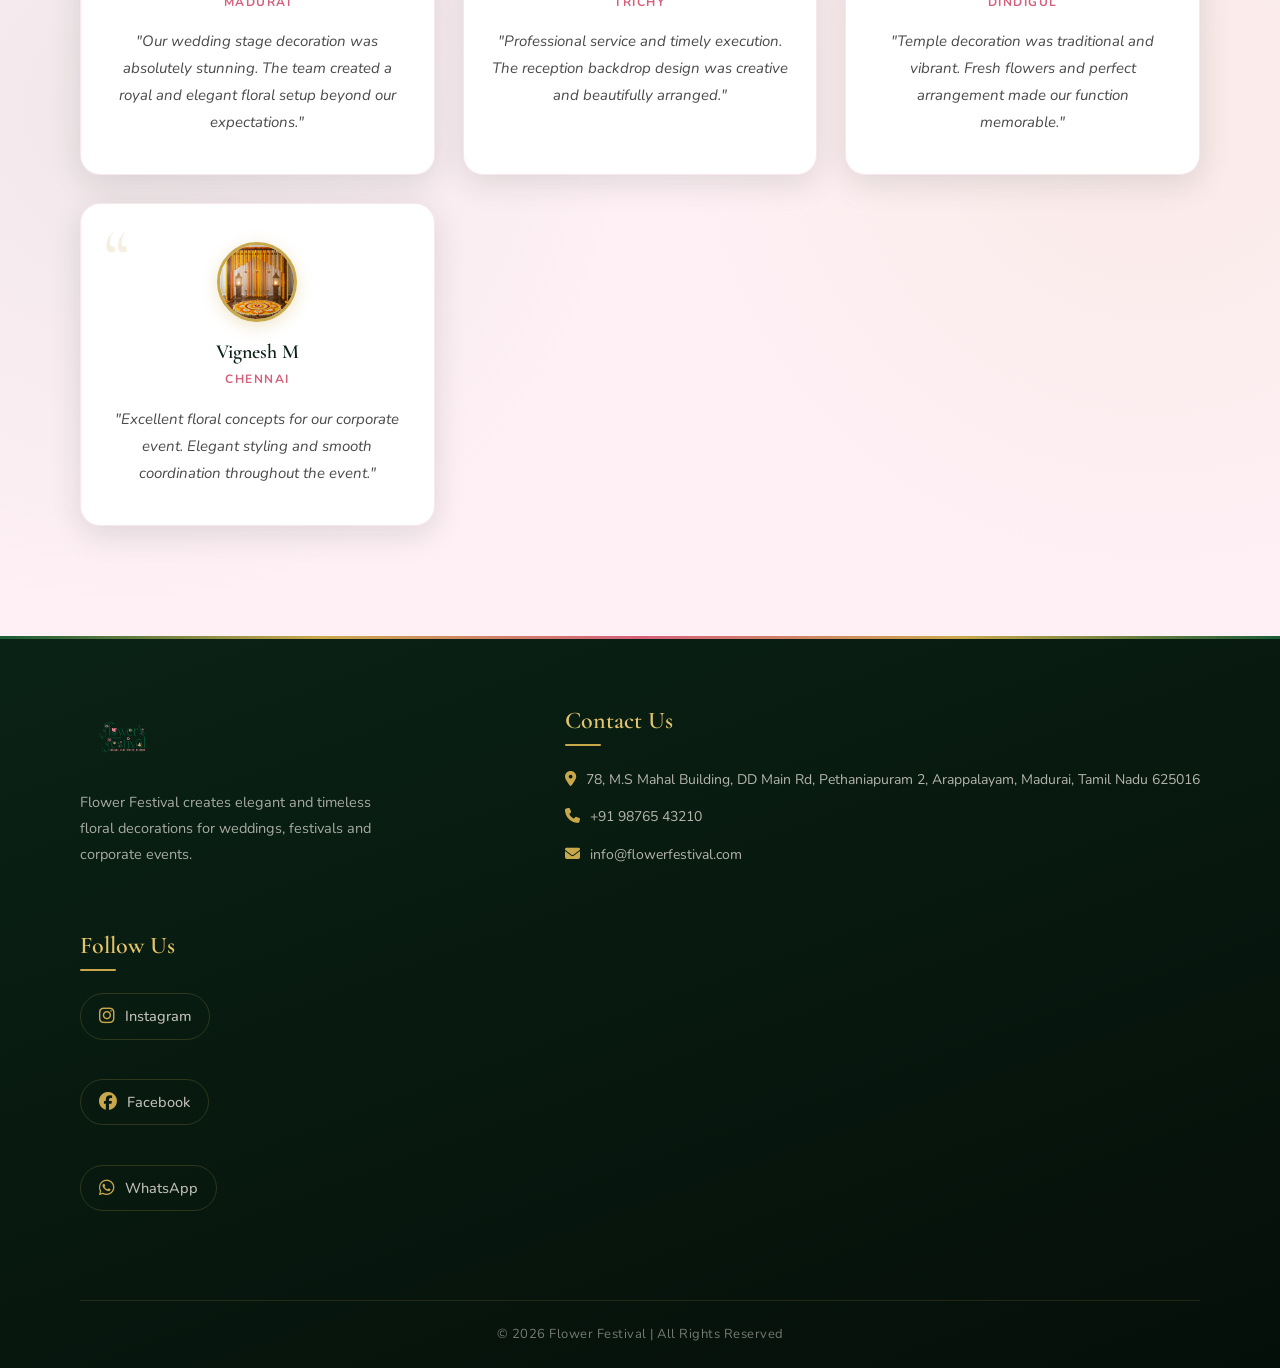
==== commit fd2b38c6: "Add files via upload" ====
--- a/index.html
+++ b/index.html
@@ -19,6 +19,7 @@
             </a>
         </div>
         <nav class="nav-links">
+
             <a href="index.html">Home</a>
             <a href="services.html">Services</a>
             <a href="shop.html">Shop</a>
--- a/FFstyle.css
+++ b/FFstyle.css
@@ -1,973 +1,1340 @@
-*{
-    margin:0;
-    padding:0;
-    box-sizing:border-box;
-}
-
-body{
-    font-family: 'Segoe UI', sans-serif;
-    line-height:1.6;
-    padding-top:110px;
-}
-
-img{
-    max-width:100%;
-    display:block;
-}
-
-h1,h2,h3,h4{
-    font-weight:normal;
-}
-
-/* HEADER */
-.main-header{
-    position:fixed;
-    width:100%;
-    top:0;
-    left:0;
-    background:rgba(236, 231, 231, 0.915);
-    backdrop-filter: blur(10px);
-    padding:10px 60px;
-    z-index:1000;
-}
-
-.container{
-    display:flex;
-    justify-content:space-between;
-    align-items:center;
-}
-
-.logo a{
-    color:white;
-    font-size:22px;
-    text-decoration:none;
-    font-weight:500;
-    letter-spacing:1px;
-}
-
-.logo img{
-    height:100px;
-    width:auto;
-    display:block;
-}
-
-.nav-links{
-    display:flex;
-    gap:30px;
-}
-
-.nav-links a{
-    color:rgb(78, 3, 3);
-    text-decoration:none;
-    font-family: Geneva, Verdana, sans-serif;
-    font-size:20px;
-    transition:0.3s;
-}
-
-.nav-links a:hover{
-    color:#070707;
-}
-
-/* MOBILE MENU ICON */
-.menu-toggle{
-    display:none;
-    font-size:28px;
-    color:white;
-    cursor:pointer;
-}
-
-/* HERO */
-.hero-section{
-    text-align:center;
-    padding:170px 20px;
-    background-image: url("Images/Herhome.png");
-    background-size: cover;
-    background-position: center;
-    background-repeat: no-repeat;
-    position: relative;
-    color: white;
-    overflow: hidden;
-}
-
-.hero-section::before{
-    content: "";
+/* ============================================================
+   FLOWERS FESTIVAL — Premium Stylesheet
+   Color Palette (from Logo):
+   --green-dark:   #0a2215   (deepest green)
+   --green-primary:#1a5c35   (main brand green)
+   --green-mid:    #2d7a4f   (medium green)
+   --pink-blush:   #e8b4c4   (soft petal pink)
+   --pink-rose:    #d4607a   (deeper rose)
+   --gold:         #c9a84c   (golden yellow)
+   --gold-light:   #e4c46a   (lighter gold)
+   --cream:        #fdf6ee   (warm off-white)
+   Font: Cormorant Garamond (headings) + Nunito (body)
+   ============================================================ */
+
+@import url('https://fonts.googleapis.com/css2?family=Cormorant+Garamond:ital,wght@0,400;0,500;0,600;0,700;1,400;1,600&family=Nunito:wght@300;400;500;600;700&display=swap');
+
+/* ─── CSS VARIABLES ─── */
+:root {
+  --green-dark:    #0a2215;
+  --green-primary: #1a5c35;
+  --green-mid:     #2d7a4f;
+  --green-light:   #4a9e6b;
+  --pink-blush:    #e8b4c4;
+  --pink-rose:     #d4607a;
+  --pink-pale:     #fef0f5;
+  --gold:          #c9a84c;
+  --gold-light:    #e4c46a;
+  --gold-pale:     #fdf3d8;
+  --cream:         #fdf6ee;
+  --cream-dark:    #f5e9d8;
+  --text-dark:     #1a1a1a;
+  --text-mid:      #4a4a4a;
+  --text-light:    #888;
+  --white:         #ffffff;
+  --shadow-soft:   0 8px 32px rgba(10,34,21,0.12);
+  --shadow-hover:  0 20px 50px rgba(10,34,21,0.2);
+  --transition:    all 0.4s cubic-bezier(0.25, 0.8, 0.25, 1);
+}
+
+/* ─── RESET & BASE ─── */
+*, *::before, *::after {
+  margin: 0;
+  padding: 0;
+  box-sizing: border-box;
+}
+
+html { scroll-behavior: smooth; }
+
+body {
+  font-family: 'Nunito', sans-serif;
+  font-weight: 400;
+  line-height: 1.7;
+  color: var(--text-dark);
+  background-color: var(--cream);
+  padding-top: 110px;
+  overflow-x: hidden;
+}
+
+img {
+  max-width: 100%;
+  display: block;
+}
+
+h1, h2, h3, h4 {
+  font-family: 'Cormorant Garamond', serif;
+  font-weight: 600;
+  line-height: 1.25;
+}
+
+/* ─────────────────────────────────────── */
+/* HEADER                                  */
+/* ─────────────────────────────────────── */
+.main-header {
+  position: fixed;
+  width: 100%;
+  top: 0;
+  left: 0;
+  background: rgba(253, 246, 238, 0.96);
+  backdrop-filter: blur(14px);
+  -webkit-backdrop-filter: blur(14px);
+  padding: 8px 60px;
+  z-index: 1000;
+  border-bottom: 1px solid rgba(201, 168, 76, 0.25);
+  box-shadow: 0 2px 20px rgba(10, 34, 21, 0.08);
+  transition: var(--transition);
+}
+
+.container {
+  display: flex;
+  justify-content: space-between;
+  align-items: center;
+  max-width: 1400px;
+  margin: 0 auto;
+}
+
+.logo img {
+  height: 90px;
+  width: auto;
+  display: block;
+  transition: var(--transition);
+}
+
+.logo img:hover { transform: scale(1.03); }
+
+/* Nav */
+.nav-links {
+  display: flex;
+  gap: 8px;
+  align-items: center;
+}
+
+.nav-links a {
+  position: relative;
+  color: var(--green-primary);
+  text-decoration: none;
+  font-family: 'Nunito', sans-serif;
+  font-size: 15px;
+  font-weight: 600;
+  letter-spacing: 0.5px;
+  padding: 8px 16px;
+  border-radius: 30px;
+  transition: var(--transition);
+}
+
+.nav-links a::after {
+  content: '';
+  position: absolute;
+  bottom: 4px;
+  left: 50%;
+  width: 0;
+  height: 2px;
+  background: var(--gold);
+  border-radius: 2px;
+  transform: translateX(-50%);
+  transition: width 0.35s ease;
+}
+
+.nav-links a:hover {
+  color: var(--green-dark);
+  background: rgba(201, 168, 76, 0.1);
+}
+
+.nav-links a:hover::after { width: 55%; }
+
+/* Mobile toggle */
+.menu-toggle {
+  display: none;
+  font-size: 26px;
+  color: var(--green-primary);
+  cursor: pointer;
+  padding: 5px;
+}
+
+/* ─────────────────────────────────────── */
+/* HERO SECTION                            */
+/* ─────────────────────────────────────── */
+.hero-section {
+  position: relative;
+  text-align: center;
+  padding: 180px 40px 140px;
+  background-image: url("Images/Herhome.png");
+  background-size: cover;
+  background-position: center;
+  background-attachment: fixed;
+  color: var(--white);
+  overflow: hidden;
+  min-height: 100vh;
+  display: flex;
+  align-items: center;
+  justify-content: center;
+}
+
+.hero-section::before {
+  content: "";
+  position: absolute;
+  inset: 0;
+  background: linear-gradient(
+    160deg,
+    rgba(10, 34, 21, 0.72) 0%,
+    rgba(26, 92, 53, 0.55) 50%,
+    rgba(10, 34, 21, 0.68) 100%
+  );
+  z-index: 1;
+}
+
+.hero-section::after {
+  content: "✿ ✾ ✿ ✾ ✿";
+  position: absolute;
+  bottom: 36px;
+  left: 50%;
+  transform: translateX(-50%);
+  font-size: 20px;
+  color: rgba(201, 168, 76, 0.5);
+  letter-spacing: 22px;
+  z-index: 2;
+  white-space: nowrap;
+}
+
+.hero-content {
+  position: relative;
+  z-index: 2;
+  max-width: 860px;
+  animation: heroFadeUp 1.2s cubic-bezier(0.25, 0.8, 0.25, 1) both;
+}
+
+@keyframes heroFadeUp {
+  from { opacity: 0; transform: translateY(40px); }
+  to   { opacity: 1; transform: translateY(0); }
+}
+
+.hero-content h1 {
+  font-family: 'Cormorant Garamond', serif;
+  font-size: clamp(36px, 5vw, 64px);
+  font-weight: 700;
+  line-height: 1.15;
+  margin-bottom: 22px;
+  text-shadow: 0 3px 20px rgba(0,0,0,0.4);
+}
+
+.hero-content p {
+  font-size: clamp(15px, 2vw, 19px);
+  font-weight: 300;
+  color: rgba(253, 246, 238, 0.9);
+  max-width: 620px;
+  margin: 0 auto 36px;
+  text-shadow: 0 1px 8px rgba(0,0,0,0.3);
+}
+
+/* Primary Button */
+.primary-btn {
+  display: inline-block;
+  padding: 15px 44px;
+  background: linear-gradient(135deg, var(--gold) 0%, var(--gold-light) 100%);
+  color: var(--green-dark);
+  text-decoration: none;
+  border-radius: 50px;
+  font-family: 'Nunito', sans-serif;
+  font-size: 14px;
+  font-weight: 700;
+  letter-spacing: 1.5px;
+  text-transform: uppercase;
+  transition: var(--transition);
+  box-shadow: 0 8px 25px rgba(201, 168, 76, 0.4);
+}
+
+.primary-btn:hover {
+  transform: translateY(-4px) scale(1.03);
+  box-shadow: 0 16px 40px rgba(201, 168, 76, 0.5);
+  background: linear-gradient(135deg, var(--gold-light) 0%, var(--gold) 100%);
+}
+
+/* Secondary Button */
+.secondary-btn {
+  display: inline-block;
+  margin-top: 24px;
+  padding: 13px 38px;
+  background: transparent;
+  color: var(--gold-light);
+  text-decoration: none;
+  border: 2px solid var(--gold);
+  border-radius: 50px;
+  font-family: 'Nunito', sans-serif;
+  font-size: 13px;
+  font-weight: 700;
+  letter-spacing: 1.5px;
+  text-transform: uppercase;
+  transition: var(--transition);
+}
+
+.secondary-btn:hover {
+  background: var(--gold);
+  color: var(--green-dark);
+  transform: translateY(-3px);
+  box-shadow: 0 10px 28px rgba(201, 168, 76, 0.35);
+}
+
+/* ─────────────────────────────────────── */
+/* ABOUT PREVIEW (HOME)                    */
+/* ─────────────────────────────────────── */
+.about-preview {
+  padding: 110px 80px;
+  background: linear-gradient(135deg, var(--green-dark) 0%, var(--green-primary) 100%);
+  position: relative;
+  overflow: hidden;
+}
+
+.about-preview::before {
+  content: "";
+  position: absolute;
+  top: -100px; right: -100px;
+  width: 400px; height: 400px;
+  border-radius: 50%;
+  background: radial-gradient(circle, rgba(232, 180, 196, 0.12) 0%, transparent 70%);
+  pointer-events: none;
+}
+
+.about-preview::after {
+  content: "";
+  position: absolute;
+  bottom: -80px; left: -80px;
+  width: 300px; height: 300px;
+  border-radius: 50%;
+  background: radial-gradient(circle, rgba(201, 168, 76, 0.1) 0%, transparent 70%);
+  pointer-events: none;
+}
+
+.about-wrapper {
+  display: flex;
+  gap: 70px;
+  align-items: center;
+  max-width: 1300px;
+  margin: 0 auto;
+  position: relative;
+  z-index: 1;
+}
+
+.about-image { flex: 1; }
+
+.about-image img {
+  width: 100%;
+  height: 520px;
+  object-fit: cover;
+  border-radius: 20px;
+  box-shadow: 0 30px 70px rgba(0, 0, 0, 0.4);
+  border: 3px solid rgba(201, 168, 76, 0.3);
+  transition: var(--transition);
+}
+
+.about-image img:hover { transform: scale(1.02); }
+
+.about-text {
+  flex: 1;
+  color: var(--cream);
+}
+
+.about-text h1 {
+  font-size: clamp(32px, 4vw, 52px);
+  color: var(--white);
+  margin-bottom: 10px;
+}
+
+.about-text h2 {
+  font-family: 'Nunito', sans-serif;
+  font-size: 12px;
+  font-weight: 700;
+  text-transform: uppercase;
+  letter-spacing: 3.5px;
+  color: var(--gold-light);
+  margin-bottom: 26px;
+}
+
+.about-text p {
+  font-size: 16px;
+  line-height: 1.9;
+  color: rgba(253, 246, 238, 0.85);
+  margin-bottom: 10px;
+  text-align: justify;
+}
+
+/* ─────────────────────────────────────── */
+/* WHY CHOOSE US                           */
+/* ─────────────────────────────────────── */
+.why-section {
+  padding: 110px 80px;
+  text-align: center;
+  background: var(--cream);
+  position: relative;
+  overflow: hidden;
+}
+
+.why-section::before {
+  content: "";
+  position: absolute;
+  inset: 0;
+  background-image:
+    radial-gradient(circle at 10% 30%, rgba(232, 180, 196, 0.18) 0%, transparent 40%),
+    radial-gradient(circle at 90% 70%, rgba(26, 92, 53, 0.07) 0%, transparent 40%);
+  pointer-events: none;
+}
+
+.why-section h2 {
+  font-size: clamp(28px, 4vw, 48px);
+  color: var(--green-dark);
+  margin-bottom: 14px;
+  position: relative;
+  z-index: 1;
+}
+
+.why-section h2::after {
+  content: "";
+  display: block;
+  width: 70px;
+  height: 3px;
+  background: linear-gradient(90deg, var(--gold), var(--pink-blush));
+  margin: 16px auto 0;
+  border-radius: 3px;
+}
+
+.why-grid {
+  display: grid;
+  grid-template-columns: repeat(auto-fit, minmax(220px, 1fr));
+  gap: 28px;
+  max-width: 1300px;
+  margin: 60px auto 0;
+  position: relative;
+  z-index: 1;
+}
+
+.why-card {
+  background: var(--white);
+  padding: 44px 28px;
+  border-radius: 20px;
+  box-shadow: var(--shadow-soft);
+  border: 1px solid rgba(201, 168, 76, 0.15);
+  transition: var(--transition);
+  position: relative;
+  overflow: hidden;
+}
+
+.why-card::before {
+  content: "";
+  position: absolute;
+  top: 0; left: 0; right: 0;
+  height: 4px;
+  background: linear-gradient(90deg, var(--green-primary), var(--gold));
+  transform: scaleX(0);
+  transition: transform 0.4s ease;
+  transform-origin: left;
+}
+
+.why-card:hover::before { transform: scaleX(1); }
+
+.why-card i {
+  font-size: 42px;
+  background: linear-gradient(135deg, var(--green-primary), var(--green-light));
+  -webkit-background-clip: text;
+  -webkit-text-fill-color: transparent;
+  background-clip: text;
+  display: block;
+  margin-bottom: 22px;
+  transition: var(--transition);
+}
+
+.why-card:hover {
+  transform: translateY(-12px);
+  box-shadow: var(--shadow-hover);
+  border-color: rgba(201, 168, 76, 0.4);
+}
+
+.why-card:hover i { transform: scale(1.2) rotate(-5deg); }
+
+.why-card h4 {
+  font-size: 22px;
+  color: var(--green-dark);
+  margin-bottom: 12px;
+}
+
+.why-card p {
+  font-size: 14.5px;
+  color: var(--text-mid);
+  line-height: 1.7;
+}
+
+/* ─────────────────────────────────────── */
+/* SERVICES PREVIEW (HOME PAGE)            */
+/* ─────────────────────────────────────── */
+.services-preview {
+  padding: 110px 80px;
+  text-align: center;
+  background: linear-gradient(160deg, var(--green-primary) 0%, var(--green-dark) 100%);
+  position: relative;
+  overflow: hidden;
+}
+
+.services-preview::before {
+  content: "";
+  position: absolute;
+  inset: 0;
+  background-image:
+    radial-gradient(circle at 20% 80%, rgba(232, 180, 196, 0.1) 0%, transparent 40%),
+    radial-gradient(circle at 80% 20%, rgba(201, 168, 76, 0.08) 0%, transparent 40%);
+  pointer-events: none;
+}
+
+.services-preview h2 {
+  font-size: clamp(28px, 4vw, 48px);
+  color: var(--cream);
+  margin-bottom: 14px;
+  position: relative;
+  z-index: 1;
+}
+
+.services-preview h2::after {
+  content: "";
+  display: block;
+  width: 70px;
+  height: 3px;
+  background: linear-gradient(90deg, var(--gold), var(--pink-blush));
+  margin: 14px auto 0;
+  border-radius: 3px;
+}
+
+.service-grid {
+  display: grid;
+  grid-template-columns: repeat(auto-fit, minmax(280px, 1fr));
+  gap: 28px;
+  margin-top: 60px;
+  max-width: 1300px;
+  margin-left: auto;
+  margin-right: auto;
+  position: relative;
+  z-index: 1;
+}
+
+.service-card {
+  background: var(--cream);
+  border-radius: 20px;
+  overflow: hidden;
+  transition: var(--transition);
+  box-shadow: 0 10px 35px rgba(0, 0, 0, 0.2);
+  text-align: left;
+}
+
+.service-card img {
+  width: 100%;
+  height: 220px;
+  object-fit: cover;
+  transition: var(--transition);
+  display: block;
+}
+
+.service-card:hover img { transform: scale(1.08); }
+
+.service-card h4 {
+  font-size: 22px;
+  color: var(--green-dark);
+  margin-bottom: 10px;
+  padding: 22px 22px 0;
+}
+
+.service-card p {
+  font-size: 14px;
+  line-height: 1.75;
+  color: var(--text-mid);
+  padding: 0 22px 28px;
+}
+
+.service-card:hover {
+  transform: translateY(-14px);
+  box-shadow: 0 30px 60px rgba(0, 0, 0, 0.3);
+}
+
+/* ─────────────────────────────────────── */
+/* TESTIMONIALS                            */
+/* ─────────────────────────────────────── */
+.testimonial-section {
+  padding: 110px 80px;
+  text-align: center;
+  background: var(--pink-pale);
+  position: relative;
+  overflow: hidden;
+}
+
+.testimonial-section::before {
+  content: "";
+  position: absolute;
+  inset: 0;
+  background-image:
+    radial-gradient(circle at 10% 50%, rgba(26, 92, 53, 0.06) 0%, transparent 40%),
+    radial-gradient(circle at 90% 50%, rgba(201, 168, 76, 0.08) 0%, transparent 40%);
+  pointer-events: none;
+}
+
+.testimonial-section h2 {
+  font-size: clamp(28px, 4vw, 48px);
+  color: var(--green-dark);
+  margin-bottom: 14px;
+  position: relative;
+  z-index: 1;
+}
+
+.testimonial-section h2::after {
+  content: "";
+  display: block;
+  width: 70px;
+  height: 3px;
+  background: linear-gradient(90deg, var(--pink-rose), var(--gold));
+  margin: 16px auto 0;
+  border-radius: 3px;
+}
+
+.testimonial-grid {
+  display: grid;
+  grid-template-columns: repeat(auto-fit, minmax(260px, 1fr));
+  gap: 28px;
+  max-width: 1200px;
+  margin: 60px auto 0;
+  position: relative;
+  z-index: 1;
+}
+
+.testimonial-card {
+  background: var(--white);
+  padding: 38px 28px;
+  border-radius: 20px;
+  box-shadow: var(--shadow-soft);
+  transition: var(--transition);
+  border: 1px solid rgba(232, 180, 196, 0.3);
+  position: relative;
+}
+
+.testimonial-card::before {
+  content: "\201C";
+  position: absolute;
+  top: 14px; left: 22px;
+  font-family: 'Cormorant Garamond', serif;
+  font-size: 80px;
+  color: rgba(201, 168, 76, 0.18);
+  line-height: 1;
+}
+
+.testimonial-card img {
+  width: 80px;
+  height: 80px;
+  border-radius: 50%;
+  object-fit: cover;
+  margin: 0 auto 18px;
+  display: block;
+  border: 3px solid var(--gold);
+  box-shadow: 0 4px 16px rgba(201, 168, 76, 0.3);
+}
+
+.testimonial-card h4 {
+  font-size: 20px;
+  color: var(--green-dark);
+  margin-bottom: 4px;
+}
+
+.testimonial-card span {
+  display: block;
+  font-size: 12px;
+  color: var(--pink-rose);
+  font-weight: 700;
+  letter-spacing: 1.5px;
+  text-transform: uppercase;
+  margin-bottom: 16px;
+}
+
+.testimonial-card p {
+  font-size: 15px;
+  color: var(--text-mid);
+  line-height: 1.8;
+  font-style: italic;
+}
+
+.testimonial-card:hover {
+  transform: translateY(-10px);
+  box-shadow: var(--shadow-hover);
+  border-color: rgba(201, 168, 76, 0.4);
+}
+
+/* ─────────────────────────────────────── */
+/* SERVICES PAGE                           */
+/* ─────────────────────────────────────── */
+.services {
+  background: var(--cream);
+  padding: 80px 60px;
+}
+
+.service-title {
+  text-align: center;
+  font-size: clamp(32px, 5vw, 56px);
+  color: var(--green-dark);
+  margin-bottom: 0;
+}
+
+.service-title::after {
+  content: "";
+  display: block;
+  width: 80px;
+  height: 3px;
+  background: linear-gradient(90deg, var(--green-primary), var(--gold));
+  margin: 18px auto 60px;
+  border-radius: 3px;
+}
+
+.service-row {
+  display: flex;
+  flex-direction: row;
+  align-items: center;
+  gap: 60px;
+  margin: 0 auto 70px auto;
+  max-width: 1200px;
+  background: var(--white);
+  padding: 40px;
+  border-radius: 24px;
+  box-shadow: var(--shadow-soft);
+  transition: var(--transition);
+  border: 1px solid rgba(201, 168, 76, 0.12);
+  overflow: hidden;
+}
+
+.service-row:hover {
+  transform: translateY(-6px);
+  box-shadow: var(--shadow-hover);
+  border-color: rgba(201, 168, 76, 0.3);
+}
+
+.service-row.reverse,
+.service-row:nth-child(even) {
+  flex-direction: row-reverse;
+  background: linear-gradient(135deg, var(--gold-pale) 0%, var(--white) 100%);
+}
+
+.service-image,
+.service-text { flex: 1; }
+
+.service-image img {
+  width: 100%;
+  height: 360px;
+  object-fit: cover;
+  border-radius: 16px;
+  box-shadow: 0 12px 35px rgba(0, 0, 0, 0.12);
+  transition: var(--transition);
+}
+
+.service-row:hover .service-image img { transform: scale(1.03); }
+
+.service-text h2 {
+  font-size: clamp(24px, 3vw, 36px);
+  color: var(--green-dark);
+  margin-bottom: 18px;
+  position: relative;
+  padding-bottom: 14px;
+}
+
+.service-text h2::after {
+  content: "";
+  position: absolute;
+  bottom: 0; left: 0;
+  width: 50px;
+  height: 2px;
+  background: var(--gold);
+  border-radius: 2px;
+}
+
+.service-text p {
+  font-size: 16px;
+  line-height: 1.85;
+  color: var(--text-mid);
+  text-align: justify;
+}
+
+/* ─────────────────────────────────────── */
+/* SHOP PAGE                               */
+/* ─────────────────────────────────────── */
+.shop-page {
+  padding: 50px 60px 80px;
+  text-align: center;
+  background: linear-gradient(160deg, var(--green-dark) 0%, var(--green-primary) 100%);
+  min-height: 100vh;
+}
+
+.shop-page h1 {
+  font-size: clamp(32px, 5vw, 56px);
+  color: var(--cream);
+  margin-bottom: 10px;
+}
+
+.shop-page h1::after {
+  content: "";
+  display: block;
+  width: 70px;
+  height: 3px;
+  background: linear-gradient(90deg, var(--gold), var(--pink-blush));
+  margin: 16px auto 0;
+  border-radius: 3px;
+}
+
+.shop-page > p {
+  font-size: 17px;
+  color: rgba(253, 246, 238, 0.8);
+  margin: 16px auto 50px;
+  max-width: 520px;
+}
+
+.bouquet-grid {
+  display: grid;
+  grid-template-columns: repeat(auto-fit, minmax(260px, 1fr));
+  gap: 28px;
+  max-width: 1300px;
+  margin: 0 auto;
+}
+
+.bouquet-card {
+  background: var(--cream);
+  border-radius: 20px;
+  overflow: hidden;
+  transition: var(--transition);
+  text-align: left;
+  box-shadow: 0 10px 35px rgba(0, 0, 0, 0.25);
+  border: 1px solid rgba(201, 168, 76, 0.2);
+}
+
+.bouquet-card img {
+  width: 100%;
+  height: 240px;
+  object-fit: cover;
+  transition: var(--transition);
+}
+
+.bouquet-card:hover img { transform: scale(1.06); }
+
+.bouquet-card h3 {
+  font-family: 'Cormorant Garamond', serif;
+  font-size: 22px;
+  font-weight: 600;
+  color: var(--green-dark);
+  margin: 18px 20px 8px;
+}
+
+.bouquet-card p {
+  font-size: 14px;
+  color: var(--text-mid);
+  line-height: 1.7;
+  margin: 0 20px 18px;
+}
+
+.order-btn {
+  display: inline-block;
+  margin: 0 20px 22px;
+  padding: 11px 26px;
+  background: linear-gradient(135deg, var(--green-primary), var(--green-mid));
+  color: var(--white);
+  text-decoration: none;
+  border-radius: 50px;
+  font-family: 'Nunito', sans-serif;
+  font-size: 13px;
+  font-weight: 700;
+  letter-spacing: 0.5px;
+  transition: var(--transition);
+  box-shadow: 0 4px 14px rgba(26, 92, 53, 0.3);
+}
+
+.order-btn:hover {
+  background: linear-gradient(135deg, var(--gold), var(--gold-light));
+  color: var(--green-dark);
+  transform: translateY(-3px);
+  box-shadow: 0 8px 22px rgba(201, 168, 76, 0.35);
+}
+
+.bouquet-card:hover {
+  transform: translateY(-12px);
+  box-shadow: 0 25px 55px rgba(0, 0, 0, 0.3);
+  border-color: rgba(201, 168, 76, 0.4);
+}
+
+/* ─────────────────────────────────────── */
+/* GALLERY PAGE                            */
+/* ─────────────────────────────────────── */
+.gallery {
+  padding: 80px 60px;
+  background: var(--cream);
+  text-align: center;
+  min-height: 100vh;
+}
+
+.gallery-title {
+  font-size: clamp(32px, 5vw, 56px);
+  color: var(--green-dark);
+  margin-bottom: 12px;
+}
+
+.gallery-title::after {
+  content: "";
+  display: block;
+  width: 70px;
+  height: 3px;
+  background: linear-gradient(90deg, var(--green-primary), var(--gold));
+  margin: 16px auto 0;
+  border-radius: 3px;
+}
+
+.gallery-subtitle {
+  color: var(--text-mid);
+  font-size: 17px;
+  margin: 16px auto 50px;
+  max-width: 560px;
+}
+
+.masonry-gallery {
+  column-count: 3;
+  column-gap: 22px;
+  max-width: 1200px;
+  margin: 0 auto;
+}
+
+.masonry-gallery img {
+  width: 100%;
+  margin-bottom: 22px;
+  border-radius: 16px;
+  box-shadow: var(--shadow-soft);
+  transition: var(--transition);
+  border: 2px solid rgba(201, 168, 76, 0.15);
+}
+
+.masonry-gallery img:hover {
+  transform: scale(1.03) translateY(-4px);
+  box-shadow: 0 20px 45px rgba(10, 34, 21, 0.18);
+  border-color: rgba(201, 168, 76, 0.5);
+}
+
+/* ─────────────────────────────────────── */
+/* CONTACT PAGE                            */
+/* ─────────────────────────────────────── */
+.contact {
+  padding: 80px 80px;
+  background: linear-gradient(160deg, var(--cream) 0%, var(--pink-pale) 100%);
+  min-height: 100vh;
+}
+
+.contact-title {
+  text-align: center;
+  font-size: clamp(32px, 5vw, 56px);
+  color: var(--green-dark);
+  margin-bottom: 10px;
+}
+
+.contact-title::after {
+  content: "";
+  display: block;
+  width: 70px;
+  height: 3px;
+  background: linear-gradient(90deg, var(--green-primary), var(--gold));
+  margin: 16px auto 0;
+  border-radius: 3px;
+}
+
+.contact-subtitle {
+  text-align: center;
+  font-size: 17px;
+  color: var(--text-mid);
+  margin: 16px auto 50px;
+  max-width: 560px;
+}
+
+.contact-container {
+  display: flex;
+  gap: 40px;
+  margin-bottom: 50px;
+  max-width: 1200px;
+  margin-left: auto;
+  margin-right: auto;
+}
+
+.contact-info {
+  flex: 1;
+  background: var(--white);
+  padding: 40px;
+  border-radius: 20px;
+  box-shadow: var(--shadow-soft);
+  border: 1px solid rgba(201, 168, 76, 0.15);
+}
+
+.contact-info h3 {
+  font-family: 'Cormorant Garamond', serif;
+  font-size: 22px;
+  color: var(--green-primary);
+  margin-top: 28px;
+  margin-bottom: 8px;
+  padding-bottom: 8px;
+  border-bottom: 1px solid rgba(201, 168, 76, 0.2);
+}
+
+.contact-info h3:first-child { margin-top: 0; }
+
+.contact-info p {
+  font-size: 15px;
+  color: var(--text-mid);
+  line-height: 1.7;
+}
+
+.contact-map {
+  flex: 1.2;
+  border-radius: 20px;
+  overflow: hidden;
+  box-shadow: var(--shadow-soft);
+  border: 2px solid rgba(201, 168, 76, 0.2);
+}
+
+.contact-map iframe {
+  width: 100%;
+  height: 100%;
+  min-height: 380px;
+  display: block;
+}
+
+.contact-form {
+  background: var(--white);
+  padding: 50px;
+  border-radius: 20px;
+  box-shadow: var(--shadow-soft);
+  border: 1px solid rgba(201, 168, 76, 0.15);
+  max-width: 1200px;
+  margin: 50px auto 0;
+}
+
+.contact-form h2 {
+  font-size: clamp(26px, 3vw, 40px);
+  color: var(--green-dark);
+  margin-bottom: 30px;
+}
+
+.contact-form form {
+  display: flex;
+  flex-direction: column;
+  gap: 18px;
+}
+
+.contact-form input,
+.contact-form textarea {
+  padding: 14px 18px;
+  border: 1.5px solid rgba(201, 168, 76, 0.3);
+  border-radius: 12px;
+  font-size: 15px;
+  font-family: 'Nunito', sans-serif;
+  color: var(--text-dark);
+  background: var(--cream);
+  transition: var(--transition);
+  outline: none;
+}
+
+.contact-form input:focus,
+.contact-form textarea:focus {
+  border-color: var(--green-primary);
+  background: var(--white);
+  box-shadow: 0 0 0 3px rgba(26, 92, 53, 0.1);
+}
+
+.contact-form input::placeholder,
+.contact-form textarea::placeholder { color: var(--text-light); }
+
+.contact-form textarea {
+  height: 140px;
+  resize: vertical;
+}
+
+.contact-form button {
+  padding: 15px;
+  border: none;
+  background: linear-gradient(135deg, var(--green-primary), var(--green-mid));
+  color: var(--white);
+  border-radius: 12px;
+  cursor: pointer;
+  font-family: 'Nunito', sans-serif;
+  font-size: 16px;
+  font-weight: 700;
+  letter-spacing: 1px;
+  transition: var(--transition);
+  box-shadow: 0 6px 20px rgba(26, 92, 53, 0.3);
+}
+
+.contact-form button:hover {
+  background: linear-gradient(135deg, var(--gold), var(--gold-light));
+  color: var(--green-dark);
+  transform: translateY(-3px);
+  box-shadow: 0 12px 28px rgba(201, 168, 76, 0.35);
+}
+
+/* ─────────────────────────────────────── */
+/* FOOTER                                  */
+/* ─────────────────────────────────────── */
+.main-footer {
+  background: linear-gradient(160deg, var(--green-dark) 0%, #050f09 100%);
+  padding: 70px 80px 0;
+  color: var(--cream);
+  position: relative;
+  overflow: hidden;
+}
+
+.main-footer::before {
+  content: "";
+  position: absolute;
+  top: 0; left: 0; right: 0;
+  height: 3px;
+  background: linear-gradient(90deg,
+    var(--green-primary),
+    var(--gold),
+    var(--pink-rose),
+    var(--gold),
+    var(--green-primary)
+  );
+}
+
+.footer-container {
+  display: flex;
+  justify-content: space-between;
+  gap: 50px;
+  flex-wrap: wrap;
+  max-width: 1300px;
+  margin: 0 auto;
+  padding-bottom: 50px;
+}
+
+.footer-about { max-width: 300px; }
+
+.footer-about img {
+  height: 65px;
+  margin-bottom: 18px;
+}
+
+.footer-about p {
+  font-size: 14.5px;
+  line-height: 1.8;
+  color: rgba(253, 246, 238, 0.65);
+}
+
+.footer-contact h4,
+.footer-social h4 {
+  font-family: 'Cormorant Garamond', serif;
+  font-size: 24px;
+  font-weight: 600;
+  color: var(--gold-light);
+  margin-bottom: 22px;
+  position: relative;
+  padding-bottom: 10px;
+}
+
+.footer-contact h4::after,
+.footer-social h4::after {
+  content: "";
+  position: absolute;
+  bottom: 0; left: 0;
+  width: 36px;
+  height: 2px;
+  background: var(--gold);
+  border-radius: 2px;
+}
+
+.footer-contact p {
+  font-size: 14px;
+  color: rgba(253, 246, 238, 0.7);
+  margin-bottom: 14px;
+  line-height: 1.7;
+  display: flex;
+  align-items: flex-start;
+  gap: 10px;
+}
+
+.footer-contact i {
+  color: var(--gold);
+  font-size: 15px;
+  margin-top: 3px;
+  flex-shrink: 0;
+}
+
+.footer-social a {
+  display: flex;
+  align-items: center;
+  gap: 10px;
+  color: rgba(253, 246, 238, 0.75);
+  text-decoration: none;
+  font-size: 14.5px;
+  font-weight: 500;
+  margin-bottom: 12px;
+  padding: 10px 18px;
+  border-radius: 50px;
+  border: 1px solid rgba(201, 168, 76, 0.2);
+  transition: var(--transition);
+  width: fit-content;
+}
+
+.footer-social a i {
+  font-size: 18px;
+  color: var(--gold);
+}
+
+.footer-social a:hover {
+  background: rgba(201, 168, 76, 0.15);
+  border-color: rgba(201, 168, 76, 0.5);
+  color: var(--white);
+  transform: translateX(5px);
+}
+
+.footer-bottom {
+  text-align: center;
+  border-top: 1px solid rgba(201, 168, 76, 0.15);
+  padding: 22px 0;
+  color: rgba(253, 246, 238, 0.45);
+  font-size: 13px;
+  letter-spacing: 0.5px;
+}
+
+/* ─────────────────────────────────────── */
+/* FLOATING BUTTONS                        */
+/* ─────────────────────────────────────── */
+.whatsapp-float,
+.instagram-float {
+  position: fixed;
+  right: 28px;
+  width: 58px;
+  height: 58px;
+  border-radius: 50%;
+  display: flex;
+  justify-content: center;
+  align-items: center;
+  font-size: 28px;
+  text-decoration: none;
+  box-shadow: 0 6px 20px rgba(0, 0, 0, 0.3);
+  z-index: 1000;
+  transition: var(--transition);
+}
+
+.whatsapp-float {
+  bottom: 28px;
+  background: linear-gradient(135deg, #25D366, #1ebe5d);
+  color: var(--white);
+}
+
+.instagram-float {
+  bottom: 104px;
+  background: linear-gradient(135deg, #f09433 0%, #e6683c 25%, #dc2743 50%, #cc2366 75%, #bc1888 100%);
+  color: var(--white);
+}
+
+.whatsapp-float:hover,
+.instagram-float:hover {
+  transform: translateY(-5px) scale(1.1);
+  box-shadow: 0 12px 30px rgba(0, 0, 0, 0.35);
+}
+
+/* ─────────────────────────────────────── */
+/* RESPONSIVE                              */
+/* ─────────────────────────────────────── */
+@media (max-width: 1024px) {
+  .main-header { padding: 8px 30px; }
+  .about-preview,
+  .services-preview,
+  .why-section,
+  .testimonial-section { padding: 80px 40px; }
+  .main-footer { padding: 60px 40px 0; }
+  .services { padding: 60px 40px; }
+  .shop-page { padding: 50px 40px 80px; }
+  .gallery { padding: 60px 40px; }
+  .contact { padding: 60px 40px; }
+}
+
+@media (max-width: 768px) {
+  body { padding-top: 86px; }
+
+  .main-header { padding: 8px 20px; }
+  .logo img { height: 68px; }
+
+  .menu-toggle {
+    display: flex;
+    align-items: center;
+    justify-content: center;
+  }
+
+  .nav-links {
     position: absolute;
-    top:0;
-    left:0;
-    width:100%;
-    height:100%;
-    background: rgba(0, 0, 0, 0.45);
-    z-index: 1;
-}
-
-.hero-section *{
-    position: relative;
-    z-index: 2;
-}
-
-.primary-btn{
-    display:inline-block;
-    margin-top:30px;
-    padding:14px 36px;
-    background:#c6a85b;
-    color:white;
-    text-decoration:none;
-    border-radius:30px;
-    letter-spacing:1px;
-    font-weight:500;
-    transition:all 0.4s ease;
-}
-
-.primary-btn:hover{
-    background:#a8893f;
-    transform:translateY(-3px);
-    box-shadow:0 10px 25px rgba(0,0,0,0.3);
-}
-
-/* ABOUT */
-.about-preview{
-    padding:80px 60px;
-    background:#035022;
-    color:white;
-}
-
-.about-wrapper{
-    display:flex;
-    gap:50px;
-    align-items:center;
-}
-
-.about-image{
-    flex:1;
-}
-
-.about-text{
-    flex:1;
-    font-family: Calibri, 'Trebuchet MS', sans-serif;
-}
-
-.about-text h1{
-    font-size:36px;
-    font-weight:600;
-}
-
-.about-text h2{
-    font-size:18px;
-    font-weight:700;
-    text-transform:uppercase;
-    letter-spacing:2px;
-}
-
-.about-image img{
-    width:100%;
-    height:500px;
-    object-fit:cover;
-    border-radius:10px;
-}
-
-.secondary-btn{
-    display:inline-block;
-    margin-top:20px;
-    padding:10px 25px;
-    background:#1c5c47;
-    color:white;
-    text-decoration:none;
-}
-
-/* SERVICES */
-.services-preview{
-    padding:100px 60px;
-    text-align:center;
-    background:#004225;   /* Soft luxury background */
-}
-
-.services-preview h2{
-    font-size:34px;
-    font-weight:700;
-    margin-bottom:20px;
-    color:#f3f5f5;
-}
-
-.service-grid{
-    display:grid;
-    grid-template-columns:repeat(auto-fit, minmax(280px, 1fr));
-    gap:35px;
-    margin-top:50px;
-}
-
-.service-card{
-    border:1px solid rgba(7, 7, 7, 0.993);
-    padding:25px;
-    border-radius:18px;
-    transition:all 0.4s ease;
-    background-color: #f4d3b2;
-}
-
-.service-card img{
-    width:100%;
-    height:220px;
-    object-fit:cover;
-    border-radius:14px;
-    margin-bottom:20px;
-}
-
-.service-card h4{
-    font-size:22px;
-    font-weight:600;
-    margin-bottom:12px;
-    color:#18453b;
-}
-
-.service-card p{
-    font-size:15px;
-    line-height:1.7;
-    color:#555;
-}
-
-.service-card:hover{
-    transform:translateY(-12px) scale(1.02);
-    box-shadow:0 20px 45px #ffc0cb;
-}
-
-/* WHY */
-.why-section{
-    padding:100px 60px;
-    text-align:center;
-    background: linear-gradient(to right, #056b2c, #e48cbb);
-}
-
-.why-section h2{
-    font-size:34px;
-    font-weight:700;
-    margin-bottom:50px;
-    color:#fbfdfc;
-}
-
-.why-grid{
-    display:grid;
-    grid-template-columns:repeat(auto-fit, minmax(220px, 1fr));
-    gap:30px;
-}
-
-.why-card{
-    background:rgb(227, 214, 95);
-    padding:35px 20px;
-    border-radius:18px;
-    box-shadow:0 8px 25px rgba(0,0,0,0.06);
-    transition:all 0.4s ease;
-}
-
-.why-card i{
-    font-size:40px;
-    color:#0d3e04;
-    display:block;
-    margin-bottom:20px;
-}
-
-.why-card h4{
-    font-size:20px;
-    font-weight:600;
-    margin-bottom:10px;
-    color:#18453b;
-}
-
-.why-card p{
-    font-size:14px;
-    color:#555;
-    line-height:1.6;
-}
-
-.why-card:hover{
-    transform:translateY(-10px);
-    box-shadow:0 15px 40px rgba(9, 2, 58, 0.923);
-}
-
-/* TESTIMONIAL SECTION */
-.testimonial-section{
-    padding:100px 60px;
-    text-align:center;
-    background: linear-gradient(to right, #056b2c, #e48cbb);
-}
-
-.testimonial-section h2{
-    font-size:34px;
-    font-weight:700;
-    margin-bottom:50px;
-    color:#18453b;
-}
-
-.testimonial-grid{
-    display:grid;
-    grid-template-columns:repeat(auto-fit, minmax(250px, 1fr));
-    gap:35px;
-}
-
-.testimonial-card{
-    background:white;
-    padding:35px 25px;
-    border-radius:18px;
-    box-shadow:0 8px 25px rgba(0,0,0,0.06);
-    transition:all 0.4s ease;
-}
-
-.testimonial-card img{
-    width:90px;
-    height:90px;
-    border-radius:50%;
-    object-fit:cover;
-    margin:0 auto 20px auto;   /* THIS centers the image */
-    display:block;             /* Important */
-    border:4px solid #c6a85b;
-}
-
-.testimonial-card h4{
-    font-size:18px;
-    font-weight:600;
-    margin-bottom:5px;
-    color:#18453b;
-}
-
-.testimonial-card span{
-    display:block;
-    font-size:14px;
-    color:#888;
-    margin-bottom:15px;
-}
-
-.testimonial-card p{
-    font-size:14px;
-    color:#555;
-    line-height:1.7;
-}
-
-.testimonial-card:hover{
-    transform:translateY(-10px);
-    box-shadow:0 15px 40px rgba(0,0,0,0.12);
-}
-
-/* FOOTER */
-.main-footer{
-    background: linear-gradient(135deg,#061d16,#0c3a2c);
-    padding:60px 80px;
-    color:#ffffff;
-}
-
-.footer-container{
-    display:flex;
-    justify-content:space-between;
-    gap:40px;
-    flex-wrap:wrap;
-}
-
-/* About */
-.footer-about{
-    max-width:320px;
-}
-
-.footer-about img{
-    height:60px;
-    margin-bottom:15px;
-}
-
-.footer-about p{
-    line-height:1.6;
-    color:#d6d6d6;
-}
-
-/* Contact */
-.footer-contact h4,
-.footer-social h4{
-    margin-bottom:15px;
-}
-
-.footer-contact p{
-    margin-bottom:10px;
-    color:#d6d6d6;
-}
-
-.footer-contact p{
-    margin-bottom:12px;
-    line-height:1.6;
-}
-
-.footer-contact i{
-    margin-right:10px;
-    color:#f4d3b2;
-    font-size:16px;
-}
-
-/* Social Links */
-.footer-social a{
-    display:inline-block;
-    margin-bottom:8px;
-    color:#f4d3b2;
-    text-decoration:none;
-    transition:0.3s;
-}
-
-.footer-social a:hover{
-    color:#ffffff;
-    padding-left:5px;
-}
-
-/* Bottom */
-.footer-bottom{
-    text-align:center;
-    margin-top:40px;
-    border-top:1px solid #2f4f46;
-    padding-top:20px;
-    color:#cfcfcf;
-}
-
-.footer-social a{
-    color:#f4d3b2;
-    text-decoration:none;
-    display:inline-block;
-    margin-bottom:10px;
-    font-size:16px;
-}
-
-.footer-social i{
-    margin-right:8px;
-    font-size:18px;
-}
-
-.whatsapp-float{
-    position:fixed;
-    bottom:25px;
-    right:25px;
-    background:#25D366;
-    color:white;
-    width:60px;
-    height:60px;
-    border-radius:50%;
-    display:flex;
-    justify-content:center;
-    align-items:center;
-    font-size:30px;
-    text-decoration:none;
-    box-shadow:0 4px 10px rgba(0,0,0,0.3);
-    z-index:1000;
-}
-
-.whatsapp-float:hover{
-    background:#1ebe5d;
-}
-
-.instagram-float{
-    position:fixed;
-    bottom:100px;
-    right:25px;
-    background:#E4405F;
-    color:white;
-    width:60px;
-    height:60px;
-    border-radius:50%;
-    display:flex;
-    justify-content:center;
-    align-items:center;
-    font-size:28px;
-    text-decoration:none;
-    box-shadow:0 4px 10px rgba(0,0,0,0.3);
-    z-index:1000;
-}
-
-.instagram-float:hover{
-    background:#c13584;
-}
-
-.shop-page{
-    padding:120px 20px 60px;
-    text-align:center;
-    max-width:1200px;
-    margin:auto;
-}
-
-.bouquet-grid{
-    display:grid;
-    grid-template-columns:repeat(auto-fit,minmax(250px,1fr));
-    gap:25px;
-    margin-top:40px;
-}
-
-.bouquet-card{
-    background:#1b1b1b;
-    border-radius:12px;
-    overflow:hidden;
-    transition:0.3s;
-    color: white;
-}
-
-.bouquet-card img{
-    width:100%;
-    height:220px;
-    object-fit:cover;
-}
-
-.bouquet-card h3{
-    margin-top:15px;
-}
-
-.bouquet-card p{
-    padding:0 15px;
-    font-size:14px;
-}
-
-.bouquet-card a{
-    display:inline-block;
-    margin:15px 0 20px;
-    padding:10px 18px;
-    background:#0b6c2b;
-    color:rgb(251, 250, 251);
-    text-decoration:none;
-    border-radius:6px;
-}
-
-.bouquet-card:hover{
-transform:translateY(-8px);
-box-shadow:0 4px 12px rgba(14, 14, 14, 0.949);
-}
-
-/* Container and Typography */
-.services {
-    background: linear-gradient(180deg, #fff5f5, #fdeaea);
-    padding: 60px 20px;
-    border-top: 1px solid #f3d6d6;
-}
-
-.service-title {
+    top: 100%;
+    left: 0;
+    width: 100%;
+    background: rgba(253, 246, 238, 0.98);
+    backdrop-filter: blur(14px);
+    flex-direction: column;
+    align-items: center;
+    gap: 0;
+    padding: 14px 0 18px;
+    display: none;
+    border-top: 1px solid rgba(201, 168, 76, 0.2);
+    box-shadow: 0 10px 30px rgba(10, 34, 21, 0.15);
+  }
+
+  .nav-links a {
+    width: 88%;
     text-align: center;
-    font-family: 'Playfair Display', serif;
-    font-size: 42px;
-    color: #7a1f2c;
-    margin-bottom: 40px;
-}
-
-.service-title::after {
-    content: "";
-    display: block;
-    width: 80px;
-    height: 3px;
-    background: #c94f5c;
-    margin: 15px auto;
-    border-radius: 3px;
-}
-
-/* Row Styling */
-.service-row {
-    display: flex;
-    flex-direction: row; /* Default: Image left, Text right */
-    align-items: center;
-    gap: 40px;
-    margin: 0 auto 60px auto;
-    max-width: 1100px;
-    background: #ffffff;
-    padding: 30px;
-    border-radius: 16px;
-    box-shadow: 0 10px 30px rgba(0,0,0,0.06);
-    transition: transform 0.3s ease;
-}
-
-.service-row:hover {
-    transform: translateY(-5px);
-}
-
-/* Automatic Alternating Layout */
-.service-row:nth-child(even) {
-    flex-direction: row-reverse;
-    background: #fffafa;
-}
-
-.service-image, .service-text {
-    flex: 1;
-}
-
-.service-image img {
-    width: 100%;
-    height: 350px;
-    object-fit: cover;
-    border-radius: 12px;
-    box-shadow: 0 8px 25px rgba(0,0,0,0.1);
-    transition: 0.5s ease;
-}
-
-.service-row:hover img {
-    transform: scale(1.03);
-}
-
-.service-text h2 {
-    font-family: 'Playfair Display', serif;
-    font-size: 28px;
-    color: #6b1d1d;
-    margin-bottom: 15px;
-}
-
-.service-text p {
-    font-family: 'Poppins', sans-serif;
+    padding: 12px;
+    border-radius: 10px;
     font-size: 16px;
-    line-height: 1.7;
-    color: #555;
-}
-
-.gallery{
-    padding:80px 10%;
-    background:#fffaf7;
-    text-align:center;
-}
-
-.gallery-title{
-    font-size:36px;
-    color:#7a1f1f;
-    margin-bottom:10px;
-}
-
-.gallery-subtitle{
-    color:#555;
-    margin-bottom:50px;
-}
-
-.masonry-gallery{
-    column-count:3;
-    column-gap:20px;
-}
-
-.masonry-gallery img{
-    width:100%;
-    margin-bottom:20px;
-    border-radius:12px;
-    transition:transform 0.4s ease, box-shadow 0.4s ease;
-}
-
-.masonry-gallery img:hover{
-    transform:scale(1.05);
-    box-shadow:0 10px 30px rgba(0,0,0,0.2);
-}
-
-.contact{
-    padding:80px 10%;
-    background:#fffaf7;
-}
-
-.contact-title{
-    text-align:center;
-    font-size:36px;
-    color:#7a1f1f;
-}
-
-.contact-subtitle{
-    text-align:center;
-    margin-bottom:50px;
-    color:#555;
-}
-
-.contact-container{
-    display:flex;
-    gap:40px;
-    margin-bottom:50px;
-}
-
-.contact-info{
-    flex:1;
-    background:#ffffff;
-    padding:30px;
-    border-radius:12px;
-    box-shadow:0 10px 25px rgba(0,0,0,0.08);
-}
-
-.contact-info h3{
-    margin-top:20px;
-    color:#7a1f1f;
-}
-
-.contact-map{
-    flex:1;
-    border-radius:12px;
-    overflow:hidden;
-}
-
-.contact-form{
-    background:#ffffff;
-    padding:40px;
-    border-radius:12px;
-    box-shadow:0 10px 25px rgba(0,0,0,0.08);
-}
-
-.contact-form h2{
-    margin-bottom:20px;
-    color:#7a1f1f;
-}
-
-.contact-form form{
-    display:flex;
-    flex-direction:column;
-    gap:15px;
-}
-
-.contact-form input,
-.contact-form textarea{
-    padding:12px;
-    border:1px solid #ddd;
-    border-radius:8px;
-    font-size:14px;
-}
-
-.contact-form textarea{
-    height:120px;
-    resize:none;
-}
-
-.contact-form button{
-    padding:12px;
-    border:none;
-    background:#7a1f1f;
-    color:#fff;
-    border-radius:8px;
-    cursor:pointer;
-    font-size:16px;
-}
-
-.contact-form button:hover{
-    background:#a03030;
-}
-
-/* ================================= */
-/* MOBILE RESPONSIVE DESIGN */
-/* ================================= */
-
-@media (max-width:768px){
-
-/* ================================= */
-/* HEADER */
-/* ================================= */
-
-.main-header{
-    padding:10px 20px;
-}
-
-.logo img{
-    height:70px;
-}
-
-.menu-toggle{
-    display:block;
-    color:#18453b;
-}
-
-.nav-links{
-    position:absolute;
-    top:100%;
-    left:0;
-    width:100%;
-    background:white;
-    flex-direction:column;
-    align-items:center;
-    gap:15px;
-    padding:20px 0;
-    display:none;
-}
-
-.nav-links.active{
-    display:flex;
-}
-
-
-/* ================================= */
-/* HERO SECTION */
-/* ================================= */
-
-.hero-section{
-    padding:120px 20px;
-}
-
-.hero-section h1{
-    font-size:26px;
-}
-
-.hero-section p{
-    font-size:15px;
-}
-
-
-/* ================================= */
-/* ABOUT SECTION */
-/* ================================= */
-
-.about-preview{
-    padding:60px 20px;
-}
-
-.about-wrapper{
-    flex-direction:column;
-}
-
-.about-image img{
-    height:auto;
-}
-
-.about-text h1{
-    font-size:28px;
-}
-
-.about-text h2{
-    font-size:16px;
-}
-
-
-/* ================================= */
-/* SERVICES PREVIEW (HOME PAGE) */
-/* ================================= */
-
-.services-preview{
-    padding:60px 20px;
-}
-
-.services-preview h2{
-    font-size:28px;
-}
-
-
-/* ================================= */
-/* WHY SECTION */
-/* ================================= */
-
-.why-section{
-    padding:60px 20px;
-}
-
-.why-section h2{
-    font-size:28px;
-}
-
-
-/* ================================= */
-/* TESTIMONIAL SECTION */
-/* ================================= */
-
-.testimonial-section{
-    padding:60px 20px;
-}
-
-.testimonial-section h2{
-    font-size:28px;
-}
-
-
-/* ================================= */
-/* SERVICES PAGE */
-/* ================================= */
-
-.services{
-    padding:60px 20px;
-}
-
-.service-title{
-    font-size:32px;
-}
-
-.service-row{
-    flex-direction:column;
-    gap:20px;
-    padding:20px;
-    margin-bottom:40px;
-}
-
-.service-row:nth-child(even){
-    flex-direction:column;
-}
-
-.service-image img{
-    height:auto;
-}
-
-.service-text h2{
-    font-size:24px;
-}
-
-.service-text p{
-    font-size:15px;
-    line-height:1.6;
-}
-
-
-/* ================================= */
-/* SHOP PAGE */
-/* ================================= */
-
-.shop-page{
-    padding:120px 20px 60px;
-}
-
-.shop-page h1{
-    font-size:28px;
-}
-
-.shop-page p{
-    font-size:15px;
-}
-
-.bouquet-grid{
-    grid-template-columns:1fr;
-    gap:20px;
-}
-
-.bouquet-card img{
-    height:200px;
-}
-
-
-/* ================================= */
-/* CONTACT PAGE */
-/* ================================= */
-
-.contact{
-    padding:60px 20px;
-}
-
-.contact-title{
-    font-size:28px;
-}
-
-.contact-subtitle{
-    font-size:15px;
-    margin-bottom:30px;
-}
-
-.contact-container{
-    flex-direction:column;
-    gap:30px;
-}
-
-.contact-map iframe{
-    width:100%;
-    height:300px;
-}
-
-.contact-form{
-    padding:25px;
-}
-
-.contact-form h2{
-    font-size:22px;
-}
-
-
-/* ================================= */
-/* FOOTER */
-/* ================================= */
-
-.main-footer{
-    padding:40px 20px;
-}
-
-.footer-container{
-    flex-direction:column;
-    gap:30px;
-}
-
-.footer-about,
-.footer-contact,
-.footer-social{
-    max-width:100%;
-}
-
+  }
+
+  .nav-links.active { display: flex; }
+
+  .hero-section {
+    padding: 100px 24px 80px;
+    background-attachment: scroll;
+    min-height: 80vh;
+  }
+  .hero-section::after { display: none; }
+
+  .about-preview { padding: 70px 24px; }
+  .about-wrapper { flex-direction: column; gap: 40px; }
+  .about-image img { height: 280px; }
+
+  .why-section { padding: 70px 24px; }
+  .why-grid { margin-top: 40px; }
+
+  .services-preview { padding: 70px 24px; }
+  .service-grid { margin-top: 40px; }
+
+  .testimonial-section { padding: 70px 24px; }
+  .testimonial-grid { margin-top: 40px; }
+
+  .services { padding: 50px 20px; }
+  .service-row,
+  .service-row.reverse,
+  .service-row:nth-child(even) {
+    flex-direction: column;
+    gap: 24px;
+    padding: 24px;
+    margin-bottom: 36px;
+  }
+  .service-image img { height: 240px; }
+  .service-text h2::after { display: none; }
+
+  .shop-page { padding: 40px 20px 70px; }
+  .bouquet-grid { grid-template-columns: 1fr 1fr; gap: 16px; }
+  .bouquet-card img { height: 170px; }
+
+  .gallery { padding: 50px 20px; }
+  .masonry-gallery { column-count: 2; column-gap: 14px; }
+  .masonry-gallery img { margin-bottom: 14px; }
+
+  .contact { padding: 50px 20px; }
+  .contact-container { flex-direction: column; gap: 28px; }
+  .contact-map iframe { height: 280px; }
+  .contact-form { padding: 28px 20px; }
+
+  .main-footer { padding: 50px 24px 0; }
+  .footer-container { flex-direction: column; gap: 36px; }
+  .footer-about { max-width: 100%; }
+}
+
+@media (max-width: 480px) {
+  .bouquet-grid { grid-template-columns: 1fr; }
+  .masonry-gallery { column-count: 1; }
+  .hero-section { min-height: 70vh; }
 }
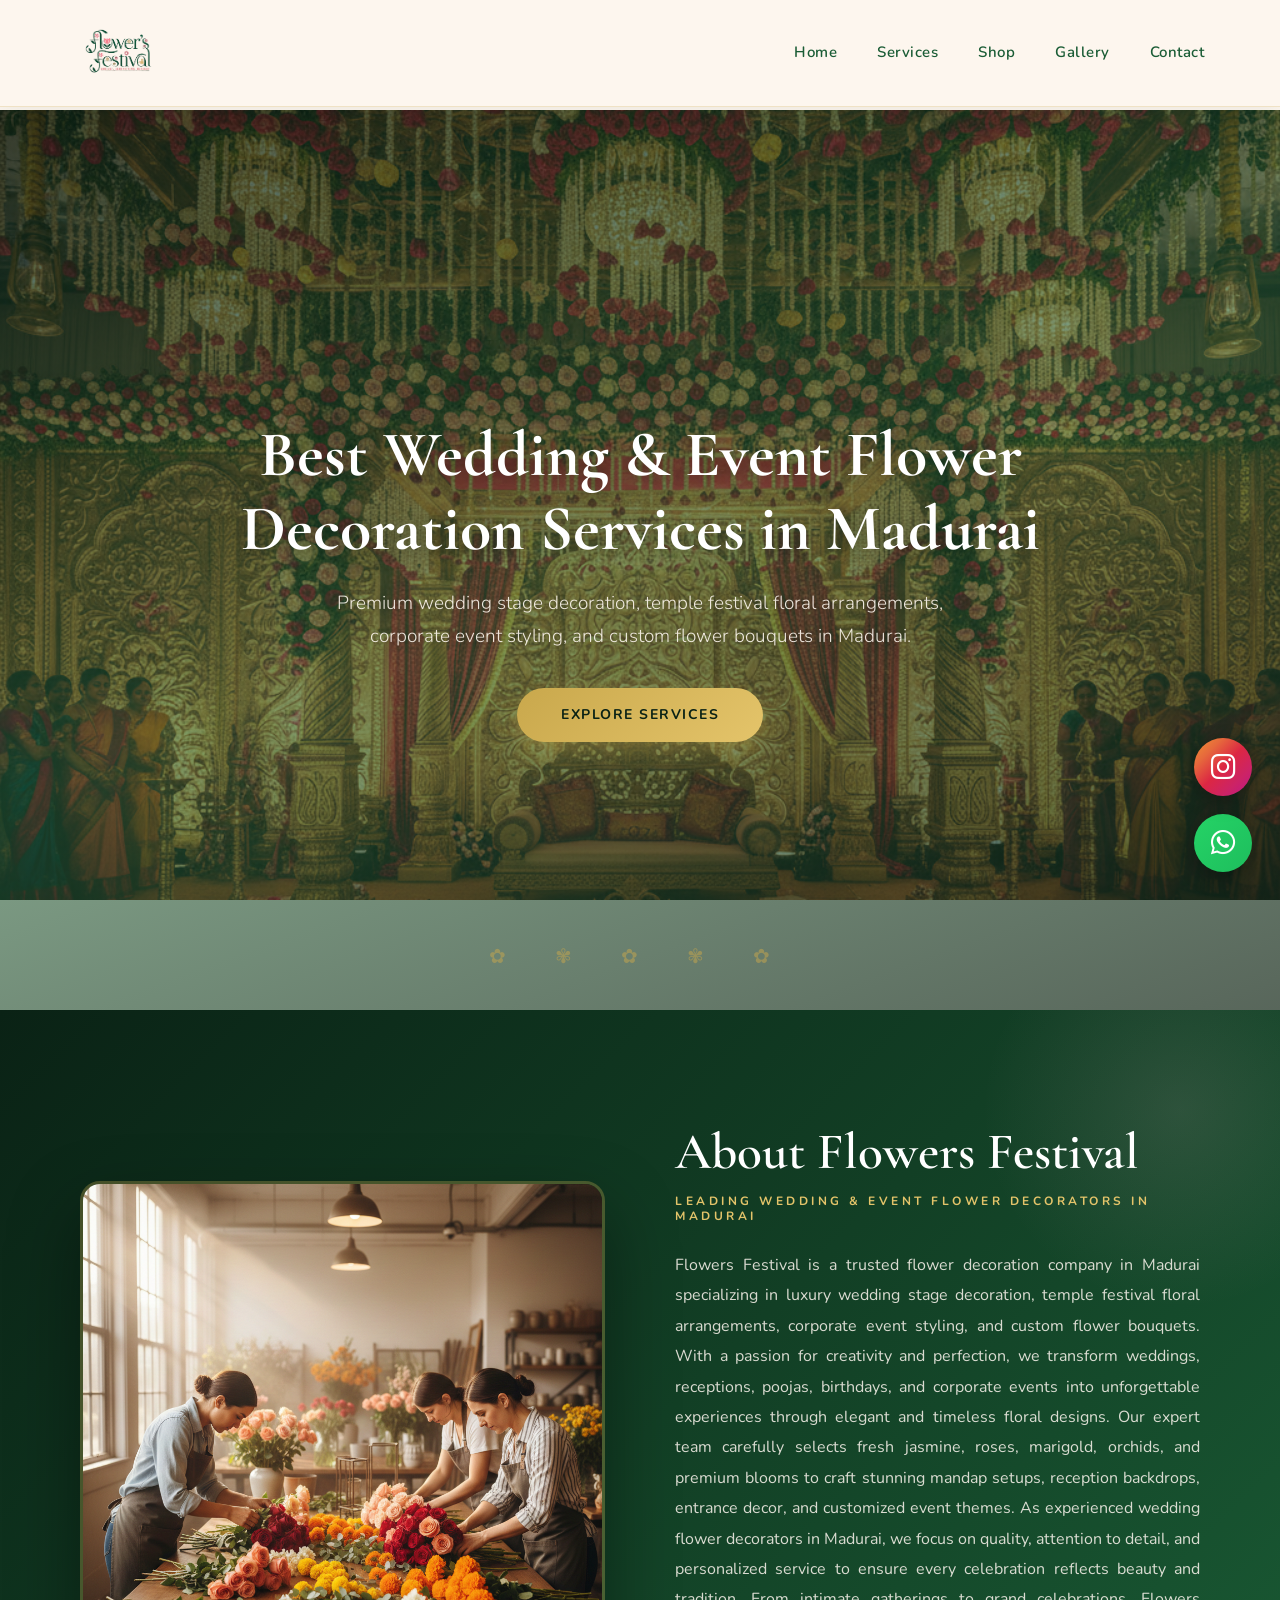
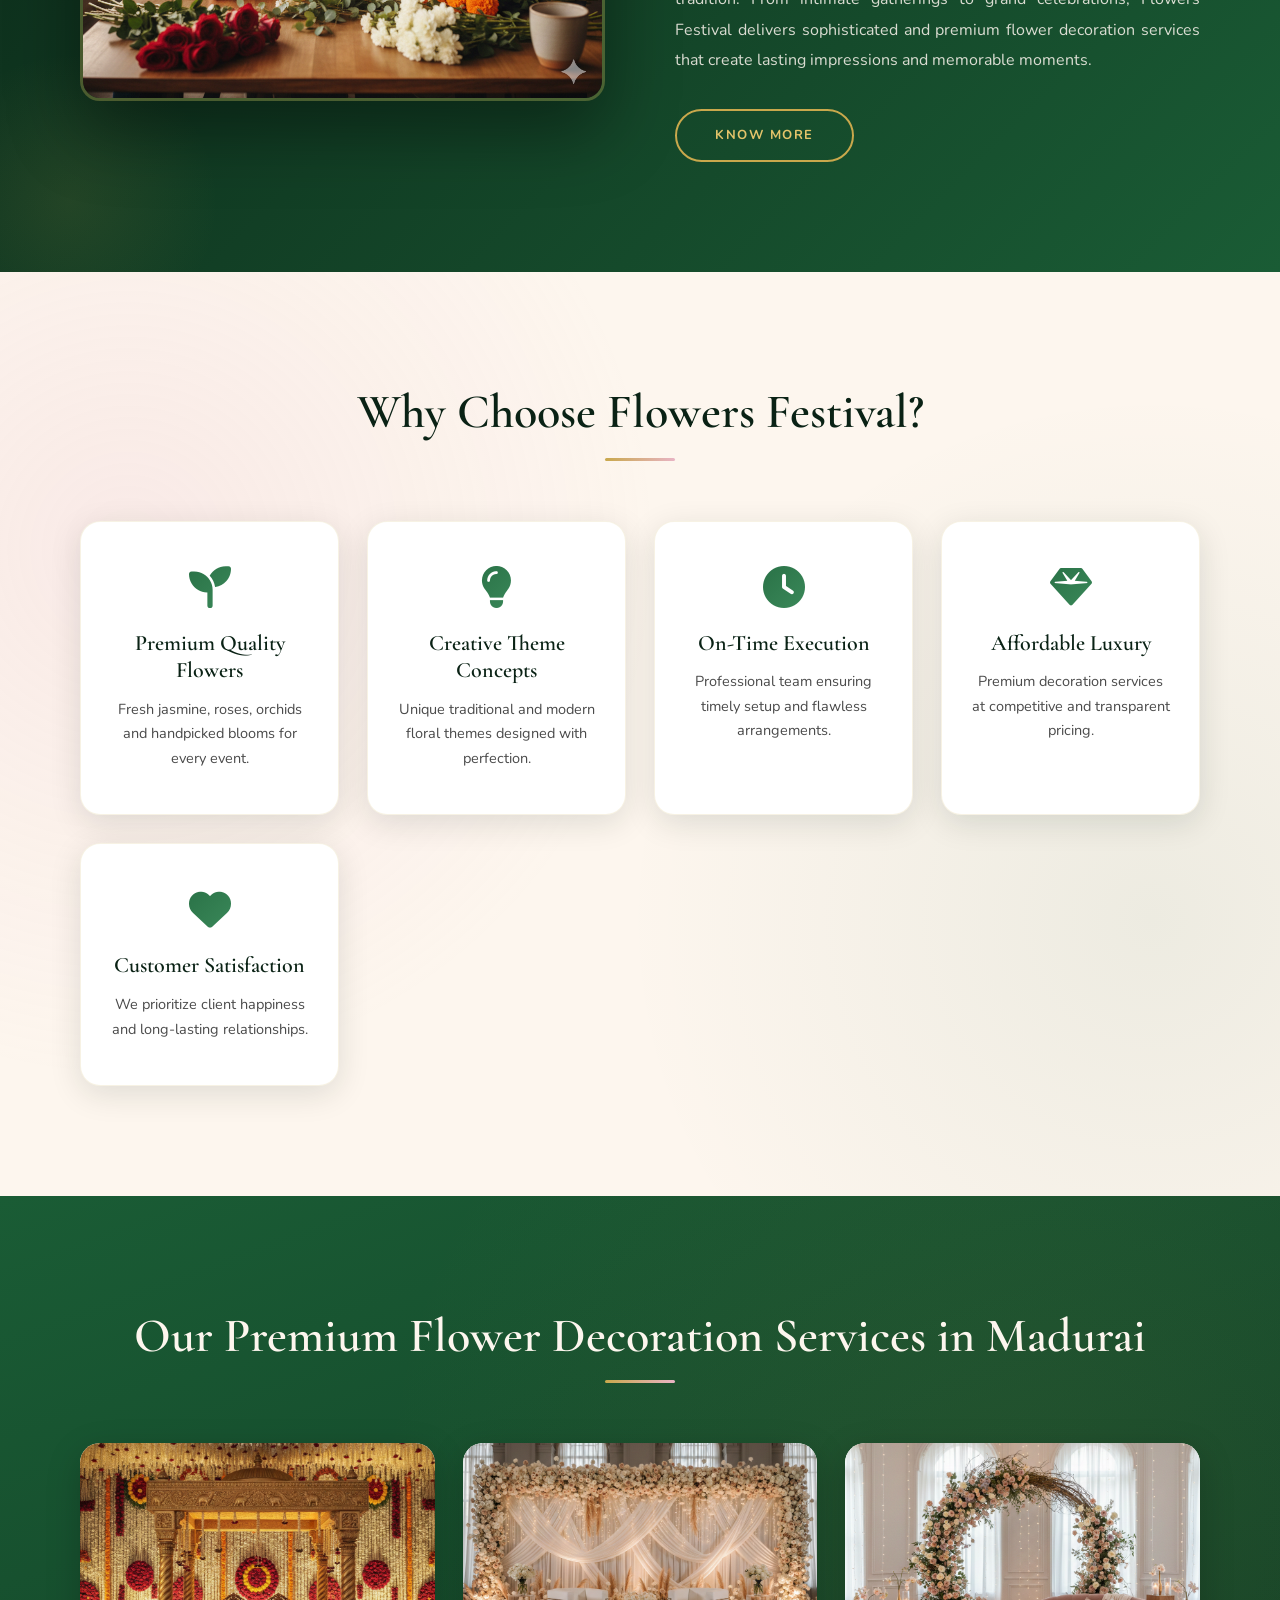
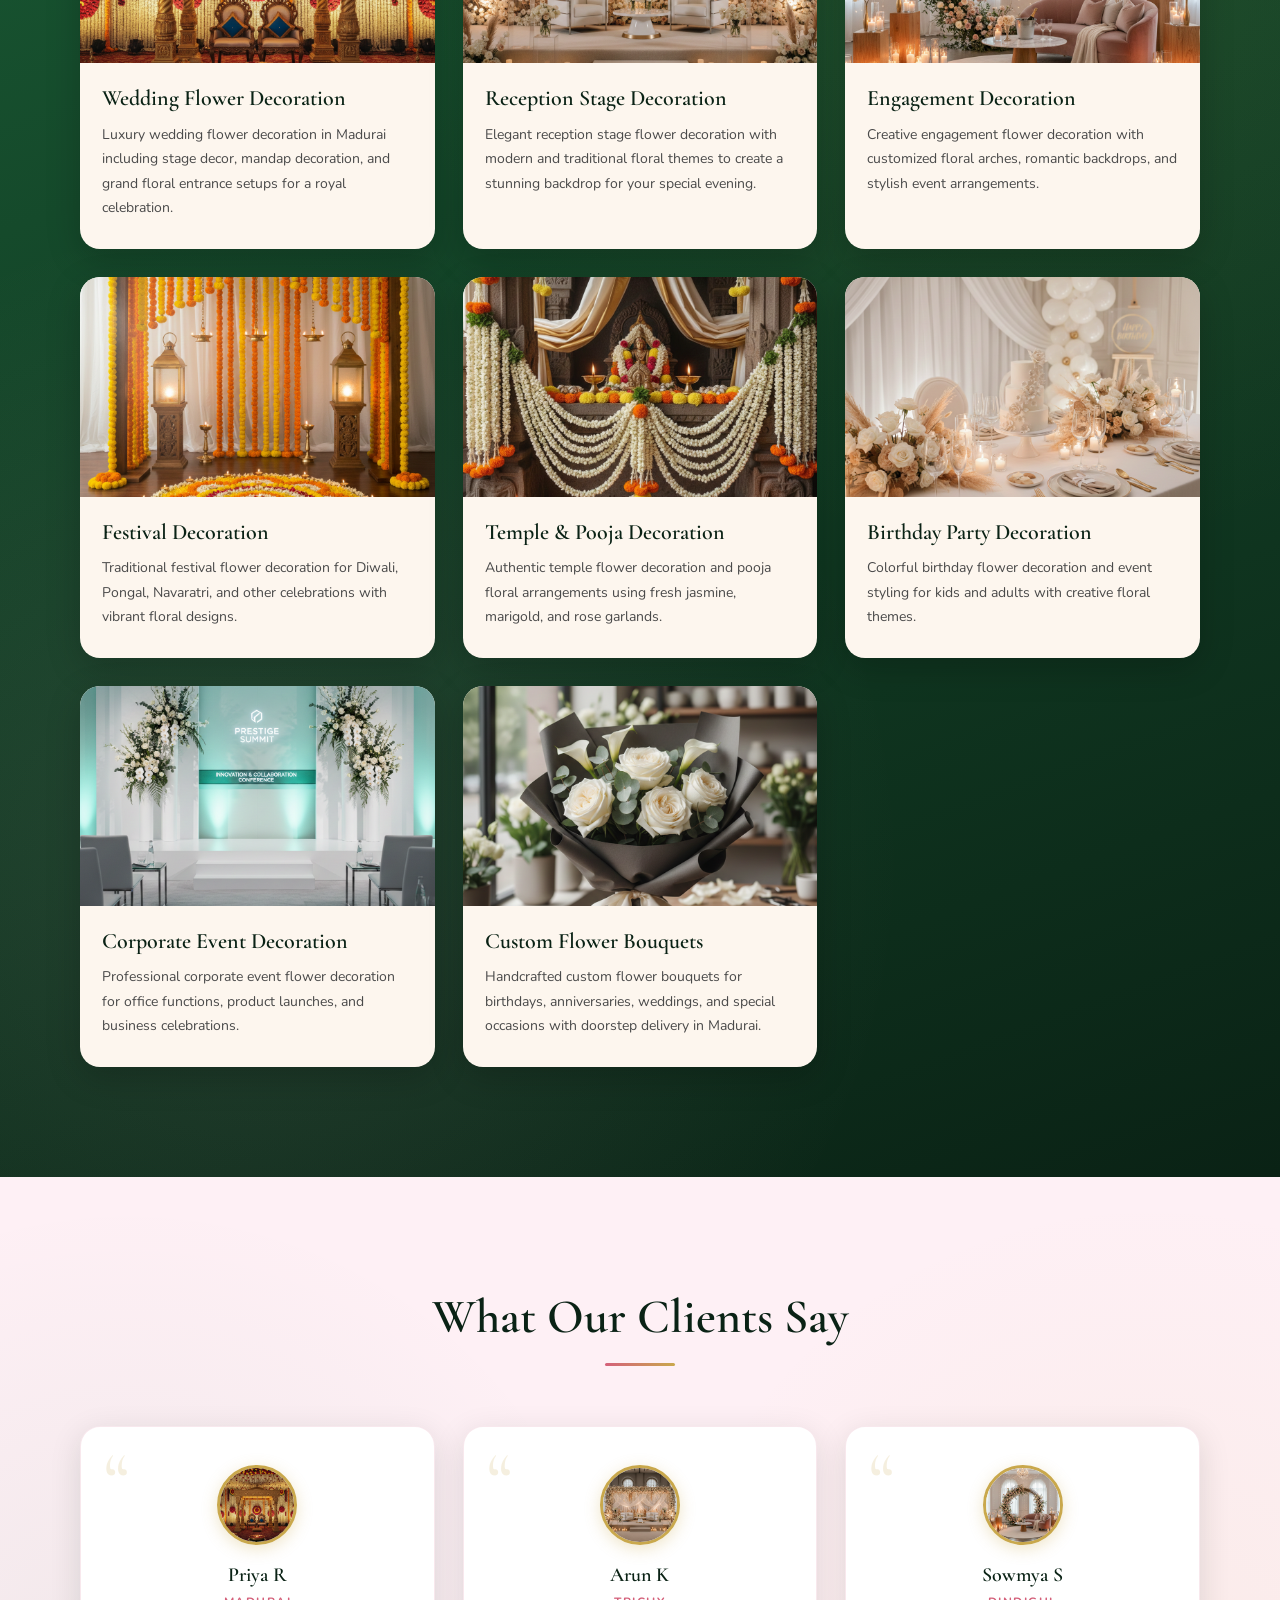
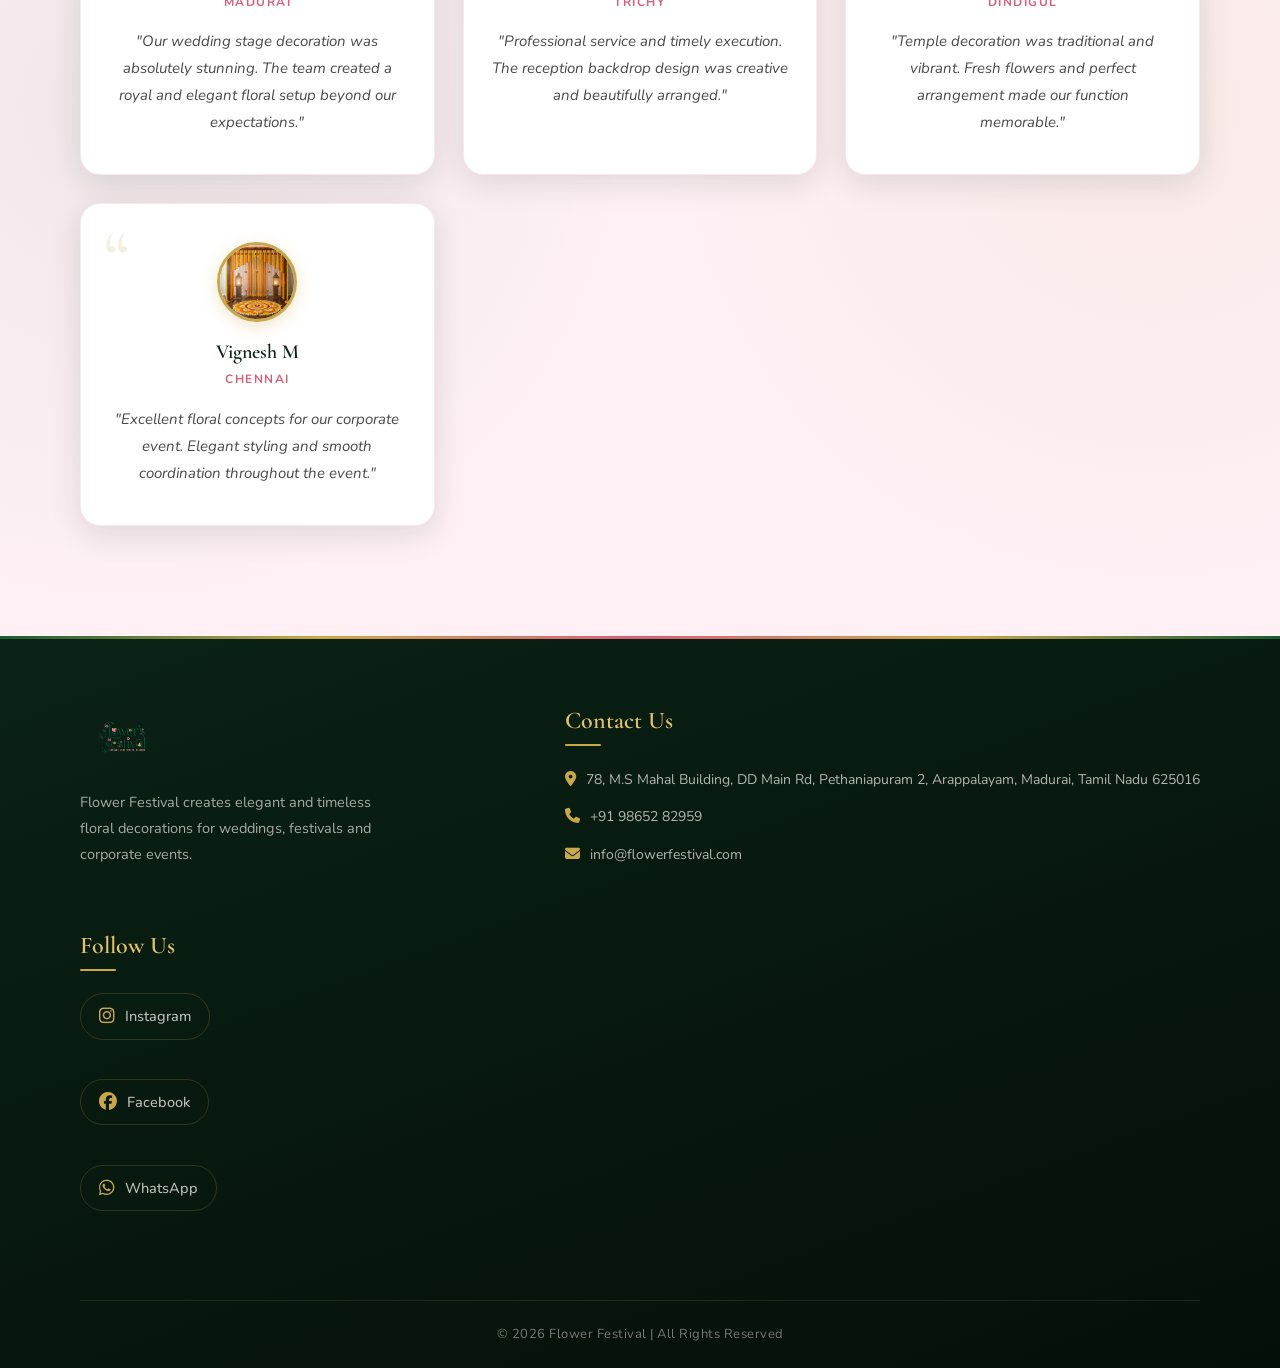
==== commit 2d674fe6: "Update index.html" ====
--- a/index.html
+++ b/index.html
@@ -214,7 +214,7 @@
 
         <p>
             <i class="fa-solid fa-phone"></i>
-            +91 98765 43210
+            +91 98652 82959
         </p>
 
         <p>
@@ -234,7 +234,7 @@
             <i class="fa-brands fa-facebook"></i> Facebook
         </a><br>
 
-        <a href="https://web.whatsapp.com/">
+        <a href="https://wa.me/919865282959">
             <i class="fa-brands fa-whatsapp"></i> WhatsApp
         </a><br>
         </div>
@@ -244,7 +244,7 @@
         </div>
 </footer>
 
-<a href="https://wa.me/919876543210" class="whatsapp-float">
+<a href="https://wa.me/919865282959" class="whatsapp-float">
     <i class="fa-brands fa-whatsapp"></i>
 </a>
 <a href="https://www.instagram.com/flowersfestival_bouquets_shop/" class="instagram-float" target="_blank">
@@ -265,4 +265,4 @@
 </script>
 
 </body>
-</html>+</html>
